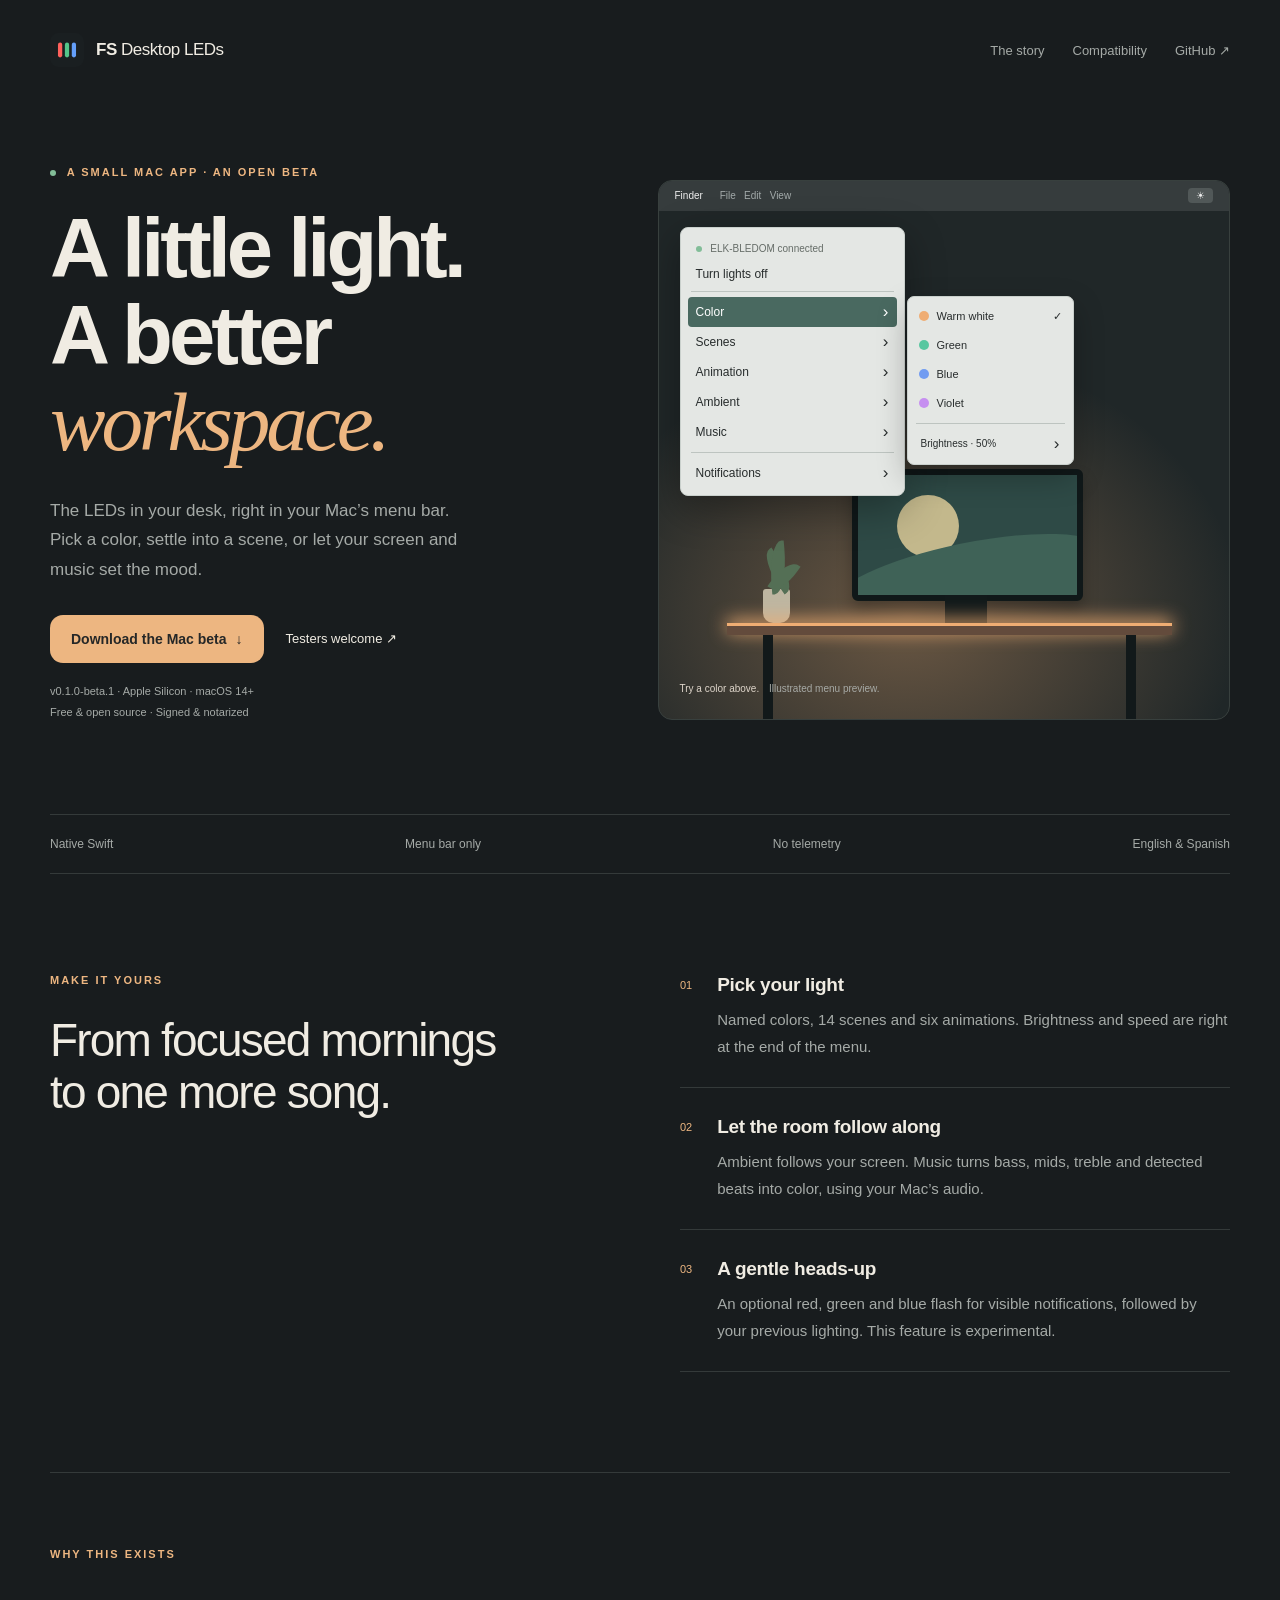
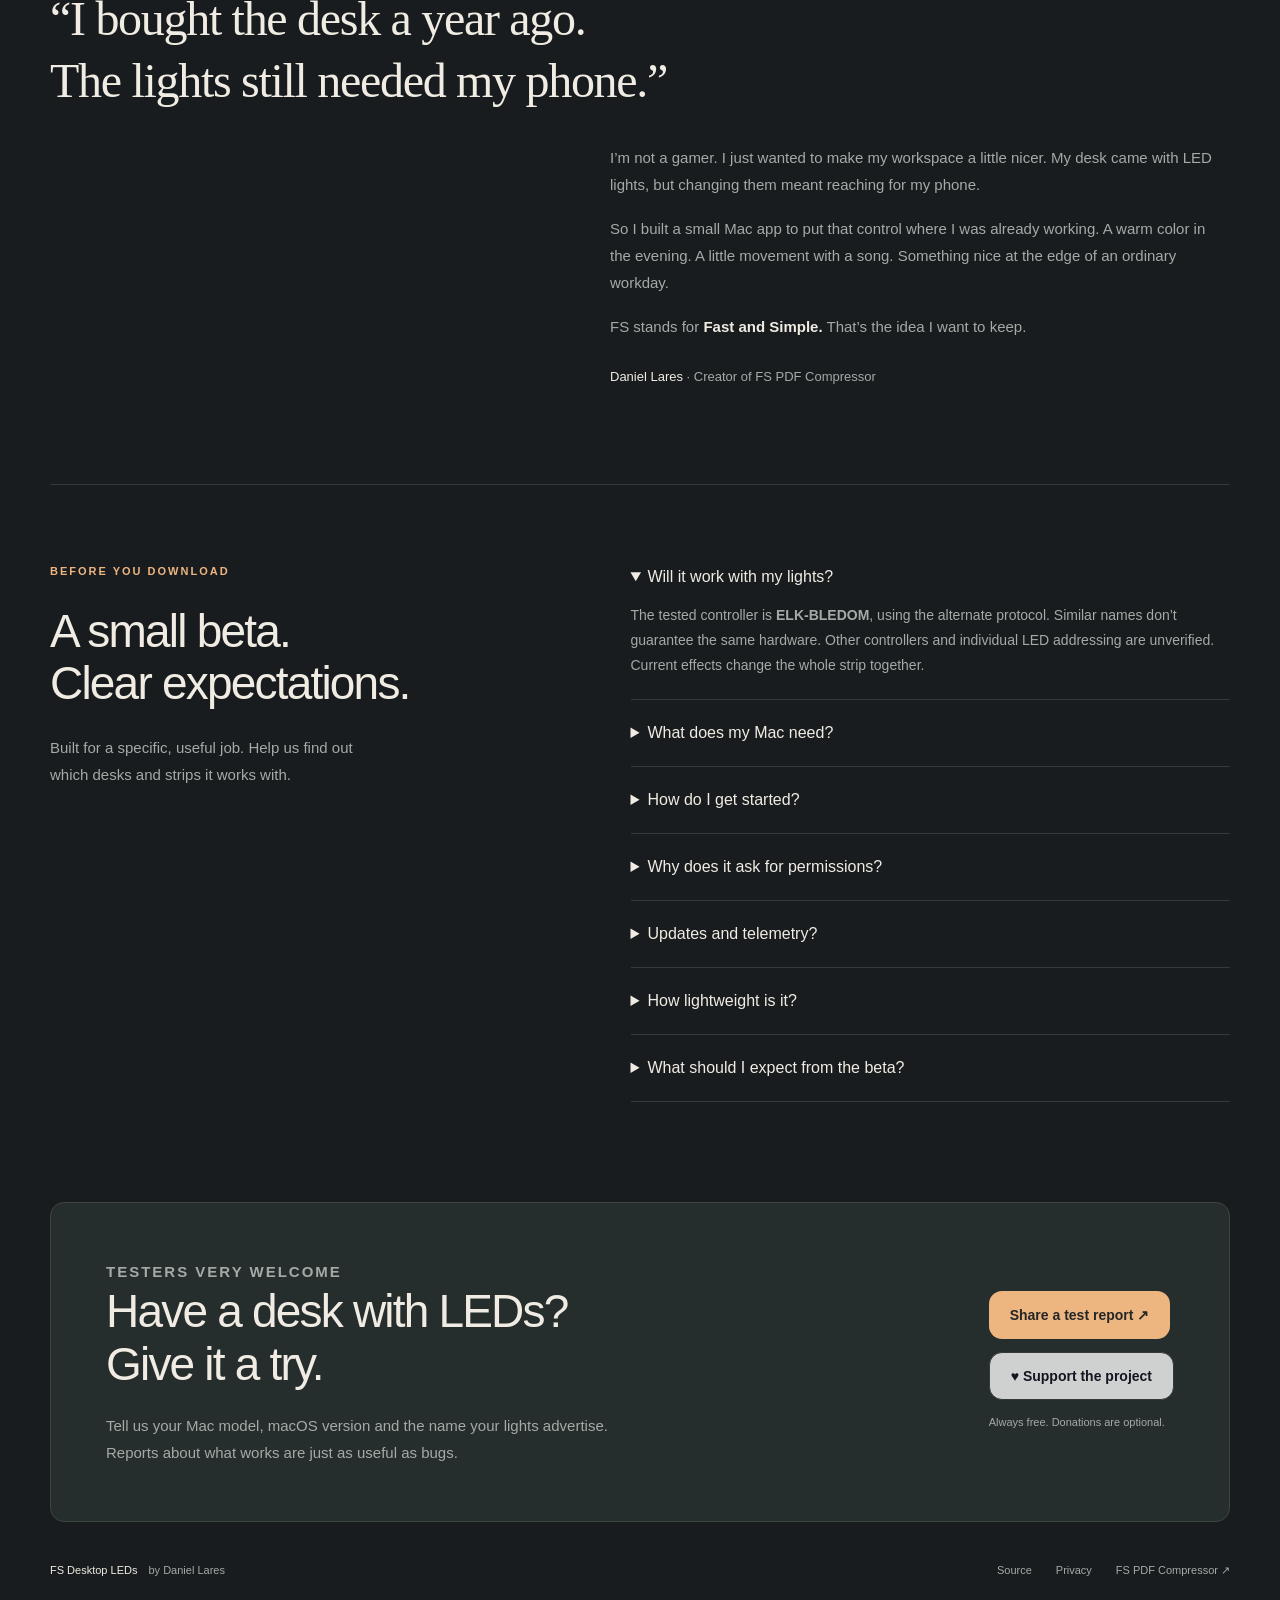
==== docs/index.html @ 93a7577d "Prepare native menu bar beta with lighting modes, signed updates and website" ====
<!doctype html>
<html lang="en">
  <head>
    <meta charset="utf-8" />
    <meta name="viewport" content="width=device-width, initial-scale=1" />
    <title>FS Desktop LEDs — A little light for your workspace</title>
    <meta
      name="description"
      content="Control ELK-BLEDOM desk lights from your Mac’s menu bar. Colors, scenes, screen sync and music. Free, open source, and looking for beta testers."
    />
    <meta name="theme-color" content="#181c1e" />
    <link rel="canonical" href="https://gitlares.github.io/fs-desktop-leds/" />
    <meta
      property="og:title"
      content="FS Desktop LEDs — A little light for your workspace"
    />
    <meta
      property="og:description"
      content="Your desk lights, finally on your Mac. A small, free menu bar app. Beta testers welcome."
    />
    <meta property="og:type" content="website" />
    <meta
      property="og:url"
      content="https://gitlares.github.io/fs-desktop-leds/"
    />
    <meta
      property="og:image"
      content="https://gitlares.github.io/fs-desktop-leds/icon.png"
    />
    <link rel="icon" href="icon.svg" type="image/svg+xml" />
    <link rel="stylesheet" href="styles.css" />
    <script src="preview.js" defer></script>
    <script type="application/ld+json">
      {
        "@context": "https://schema.org",
        "@type": "SoftwareApplication",
        "name": "FS Desktop LEDs",
        "operatingSystem": "macOS 14 or later, Apple Silicon",
        "applicationCategory": "UtilitiesApplication",
        "softwareVersion": "0.1.0-beta.1",
        "url": "https://gitlares.github.io/fs-desktop-leds/",
        "downloadUrl": "https://github.com/gitlares/fs-desktop-leds/releases/tag/v0.1.0-beta.1",
        "license": "https://github.com/gitlares/fs-desktop-leds/blob/main/LICENSE",
        "author": {
          "@type": "Person",
          "name": "Daniel Lares",
          "url": "https://github.com/gitlares"
        },
        "offers": { "@type": "Offer", "price": "0", "priceCurrency": "USD" }
      }
    </script>
  </head>
  <body>
    <a class="skip" href="#main">Skip to content</a>
    <header class="site-header wrap">
      <a class="brand" href="./"
        ><img src="icon.svg" width="34" height="34" alt="" /><span
          >FS <span class="brand-light">Desktop LEDs</span></span
        ></a
      >
      <nav aria-label="Main navigation">
        <a href="#story">The story</a><a href="#compatibility">Compatibility</a
        ><a href="https://github.com/gitlares/fs-desktop-leds">GitHub ↗</a>
      </nav>
    </header>
    <main id="main">
      <section class="hero wrap">
        <div class="hero-copy">
          <p class="eyebrow">
            <span class="status-dot"></span> A small Mac app · An open beta
          </p>
          <h1>A little light.<br />A better<br /><em>workspace.</em></h1>
          <p class="lede">
            The LEDs in your desk, right in your Mac’s menu bar. Pick a color,
            settle into a scene, or let your screen and music set the mood.
          </p>
          <div class="hero-actions">
            <a
              class="button primary"
              href="https://github.com/gitlares/fs-desktop-leds/releases/download/v0.1.0-beta.1/FS-Desktop-LEDs-0.1.0-beta.1-arm64.dmg"
              >Download the Mac beta <span aria-hidden="true">↓</span></a
            ><a class="text-link" href="#testers">Testers welcome ↗</a>
          </div>
          <p class="release-meta">
            v0.1.0-beta.1 · Apple Silicon · macOS 14+<br />Free & open source ·
            Signed & notarized
          </p>
        </div>
        <div class="desk-preview" style="--light: #efad73">
          <div class="wall-glow" aria-hidden="true"></div>
          <div class="preview-menubar">
            <span
              >Finder
              <span class="menubar-muted"
                >File &nbsp; Edit &nbsp; View</span
              ></span
            ><span class="preview-lamp" aria-hidden="true">☀</span>
          </div>
          <div class="preview-menu" aria-label="Interactive color preview">
            <div class="menu-status">
              <span class="status-dot"></span> ELK-BLEDOM connected
            </div>
            <div class="menu-line">Turn lights off</div>
            <div class="menu-divider"></div>
            <div class="menu-line selected">Color <span>›</span></div>
            <div class="menu-line">Scenes <span>›</span></div>
            <div class="menu-line">Animation <span>›</span></div>
            <div class="menu-line">Ambient <span>›</span></div>
            <div class="menu-line">Music <span>›</span></div>
            <div class="menu-divider"></div>
            <div class="menu-line">Notifications <span>›</span></div>
            <div class="color-submenu">
              <button type="button" data-color="#efad73" aria-pressed="true">
                <i style="background: #efad73"></i> Warm white
                <span class="check">✓</span>
              </button>
              <button type="button" data-color="#58c7a0" aria-pressed="false">
                <i style="background: #58c7a0"></i> Green
                <span class="check">✓</span>
              </button>
              <button type="button" data-color="#719cf1" aria-pressed="false">
                <i style="background: #719cf1"></i> Blue
                <span class="check">✓</span>
              </button>
              <button type="button" data-color="#c68ff0" aria-pressed="false">
                <i style="background: #c68ff0"></i> Violet
                <span class="check">✓</span>
              </button>
              <div class="menu-divider"></div>
              <div class="menu-line small">Brightness · 50% <span>›</span></div>
            </div>
          </div>
          <div class="desk" aria-hidden="true">
            <div class="monitor">
              <div class="screen-sun"></div>
              <div class="screen-horizon"></div>
            </div>
            <div class="monitor-stand"></div>
            <div class="plant"><span></span></div>
            <div class="desk-edge"></div>
            <div class="desk-leg left"></div>
            <div class="desk-leg right"></div>
          </div>
          <p class="preview-caption">
            Try a color above. <span>Illustrated menu preview.</span>
          </p>
        </div>
      </section>
      <div class="feature-strip wrap">
        <span>Native Swift</span><span>Menu bar only</span
        ><span>No telemetry</span><span>English & Spanish</span>
      </div>
      <section class="modes wrap" aria-labelledby="modes-title">
        <div>
          <p class="eyebrow">Make it yours</p>
          <h2 id="modes-title">From focused mornings<br />to one more song.</h2>
        </div>
        <div class="mode-list">
          <article>
            <span class="mode-number">01</span>
            <div>
              <h3>Pick your light</h3>
              <p>
                Named colors, 14 scenes and six animations. Brightness and speed
                are right at the end of the menu.
              </p>
            </div>
          </article>
          <article>
            <span class="mode-number">02</span>
            <div>
              <h3>Let the room follow along</h3>
              <p>
                Ambient follows your screen. Music turns bass, mids, treble and
                detected beats into color, using your Mac’s audio.
              </p>
            </div>
          </article>
          <article>
            <span class="mode-number">03</span>
            <div>
              <h3>A gentle heads-up</h3>
              <p>
                An optional red, green and blue flash for visible notifications,
                followed by your previous lighting. This feature is
                experimental.
              </p>
            </div>
          </article>
        </div>
      </section>
      <section id="story" class="story wrap">
        <p class="eyebrow">Why this exists</p>
        <h2>
          “I bought the desk a year ago.<br />The lights still needed my phone.”
        </h2>
        <div class="story-copy">
          <p>
            I’m not a gamer. I just wanted to make my workspace a little nicer.
            My desk came with LED lights, but changing them meant reaching for
            my phone.
          </p>
          <p>
            So I built a small Mac app to put that control where I was already
            working. A warm color in the evening. A little movement with a song.
            Something nice at the edge of an ordinary workday.
          </p>
          <p>
            FS stands for <strong>Fast and Simple.</strong> That’s the idea I
            want to keep.
          </p>
          <p class="signature">
            Daniel Lares <span>· Creator of FS PDF Compressor</span>
          </p>
        </div>
      </section>
      <section id="compatibility" class="details wrap">
        <div>
          <p class="eyebrow">Before you download</p>
          <h2>A small beta.<br />Clear expectations.</h2>
          <p class="aside-copy">
            Built for a specific, useful job. Help us find out which desks and
            strips it works with.
          </p>
        </div>
        <div class="faq">
          <details open>
            <summary>Will it work with my lights?</summary>
            <p>
              The tested controller is <strong>ELK-BLEDOM</strong>, using the
              alternate protocol. Similar names don’t guarantee the same
              hardware. Other controllers and individual LED addressing are
              unverified. Current effects change the whole strip together.
            </p>
          </details>
          <details>
            <summary>What does my Mac need?</summary>
            <p>
              An Apple Silicon Mac running macOS 14 or later, with Bluetooth.
              This first download is for Apple Silicon only. Close the phone’s
              lighting app if it is holding the Bluetooth connection.
            </p>
          </details>
          <details>
            <summary>How do I get started?</summary>
            <p>
              Open the downloaded disk image, drag Desktop LEDs into
              Applications, then open it. Click the lightbulb in the menu bar
              and choose <strong>Settings → Lights → Search for lights</strong>.
              Connect your strip and choose a color.
            </p>
          </details>
          <details>
            <summary>Why does it ask for permissions?</summary>
            <p>
              Bluetooth controls the strip. Ambient and Mac audio need screen
              and system-audio capture permission. Microphone access is only
              needed if you choose that source. Notification flashes need
              Accessibility. Capture samples are processed locally and
              discarded.
            </p>
          </details>
          <details>
            <summary>Updates and telemetry?</summary>
            <p>
              There is no telemetry or analytics. Choose
              <strong>Check for Updates…</strong> to check for a signed update
              with Sparkle. Automatic checks and downloads are off, and
              system-profile reporting is disabled. Update requests go to
              GitHub; your lighting, screen and audio data stay on your Mac.
            </p>
          </details>
          <details>
            <summary>How lightweight is it?</summary>
            <p>
              The app is native Swift, with no bundled browser or language
              runtime. Solid colors stop the animation timer when they settle.
              Media capture runs only in the modes that need it, with small
              screen samples and bounded processing.
            </p>
            <p>
              Memory varies by mode and macOS version. See the
              <a
                href="https://github.com/gitlares/fs-desktop-leds/blob/main/docs/PERFORMANCE.md"
                >measured footprint and test conditions</a
              >.
            </p>
          </details>
          <details>
            <summary>What should I expect from the beta?</summary>
            <p>
              Audio response needs more real-world testing. Notification
              detection depends on macOS’s visible banners and can miss alerts;
              it does not see notices hidden by Focus. A normal quit requests
              lights off. Force quit cannot do that.
            </p>
            <p>
              <a
                href="https://github.com/gitlares/fs-desktop-leds/releases/tag/v0.1.0-beta.1"
                >Read the beta release notes ↗</a
              >
            </p>
          </details>
        </div>
      </section>
      <section id="testers" class="testers wrap">
        <div>
          <p class="eyebrow">Testers very welcome</p>
          <h2>Have a desk with LEDs?<br />Give it a try.</h2>
          <p>
            Tell us your Mac model, macOS version and the name your lights
            advertise. Reports about what works are just as useful as bugs.
          </p>
        </div>
        <div class="tester-actions">
          <a
            class="button primary"
            href="https://github.com/gitlares/fs-desktop-leds/issues/new/choose"
            >Share a test report ↗</a
          ><a
            class="button secondary"
            href="https://www.paypal.com/donate/?hosted_button_id=7RDCBR3QXXEMJ"
            >♥ Support the project</a
          >
          <p>Always free. Donations are optional.</p>
        </div>
      </section>
    </main>
    <footer class="wrap">
      <span
        >FS Desktop LEDs <span class="footer-muted">by Daniel Lares</span></span
      >
      <div>
        <a href="https://github.com/gitlares/fs-desktop-leds">Source</a
        ><a
          href="https://github.com/gitlares/fs-desktop-leds/blob/main/PRIVACY.md"
          >Privacy</a
        ><a href="https://gitlares.github.io/fs-pdf-compressor/"
          >FS PDF Compressor ↗</a
        >
      </div>
    </footer>
  </body>
</html>
---- docs/styles.css ----
:root {
  color-scheme: dark;
  --ink: #f0ece3;
  --muted: #a5aaa7;
  --line: #343a3a;
  --paper: #181c1e;
  --accent: #edb681;
}
* {
  box-sizing: border-box;
}
html {
  scroll-behavior: smooth;
  scroll-padding-top: 32px;
}
body {
  margin: 0;
  background: var(--paper);
  color: var(--ink);
  font-family: -apple-system, BlinkMacSystemFont, "Segoe UI", sans-serif;
  -webkit-font-smoothing: antialiased;
}
a {
  color: inherit;
  text-decoration: none;
}
button {
  font: inherit;
}
a:focus-visible,
button:focus-visible,
summary:focus-visible {
  outline: 2px solid var(--accent);
  outline-offset: 5px;
}
.wrap {
  width: min(1180px, calc(100% - 64px));
  margin-inline: auto;
}
.skip {
  position: absolute;
  left: 24px;
  top: -80px;
  padding: 12px;
  background: var(--ink);
  color: var(--paper);
  z-index: 5;
}
.skip:focus {
  top: 16px;
}
.site-header {
  height: 100px;
  display: flex;
  align-items: center;
  justify-content: space-between;
}
.brand {
  display: flex;
  align-items: center;
  gap: 12px;
  font-weight: 750;
  font-size: 17px;
  letter-spacing: -0.5px;
}
.brand-light {
  font-weight: 450;
}
.site-header nav {
  display: flex;
  gap: 28px;
  font-size: 13px;
  color: var(--muted);
}
nav a:hover,
.text-link:hover,
footer a:hover {
  color: var(--accent);
}
.hero {
  display: grid;
  grid-template-columns: 1fr 1fr;
  align-items: center;
  gap: 35px;
  padding: 66px 0 80px;
}
.eyebrow {
  font-size: 11px;
  text-transform: uppercase;
  letter-spacing: 2px;
  font-weight: 650;
  color: var(--accent);
  margin: 0 0 28px;
}
.status-dot {
  display: inline-block;
  width: 6px;
  height: 6px;
  border-radius: 50%;
  background: #82bd98;
  margin-right: 6px;
}
h1 {
  font-size: clamp(54px, 6.5vw, 87px);
  line-height: 1.04;
  letter-spacing: -4px;
  font-weight: 550;
  margin: 0;
}
h1 em {
  font-family: Georgia, serif;
  font-weight: 400;
  color: var(--accent);
}
.lede {
  font-size: 17px;
  line-height: 1.75;
  color: var(--muted);
  max-width: 425px;
  margin: 30px 0;
}
.hero-actions {
  display: flex;
  gap: 22px;
  align-items: center;
  flex-wrap: wrap;
}
.button {
  min-height: 48px;
  padding: 0 21px;
  border-radius: 13px;
  display: inline-flex;
  align-items: center;
  justify-content: center;
  gap: 9px;
  font-size: 14px;
  font-weight: 700;
  transition:
    transform 0.18s ease,
    box-shadow 0.18s ease,
    background 0.18s ease;
}
.button:hover {
  transform: translateY(-2px);
}
.button.primary {
  background: var(--accent);
  color: #252727;
}
.button.primary:hover {
  background: #ffd2a8;
}
.button.secondary {
  background: rgba(255, 255, 255, 0.78);
  border: 1px solid var(--line);
  color: #151521;
}
.text-link {
  font-size: 13px;
}
.release-meta {
  font-size: 11px;
  line-height: 1.9;
  color: var(--muted);
  margin-top: 18px;
}
.desk-preview {
  height: 540px;
  position: relative;
  isolation: isolate;
  border: 1px solid #38403e;
  border-radius: 14px;
  background: #202728;
  overflow: hidden;
}
.wall-glow {
  position: absolute;
  inset: 20% -15% -25%;
  background: radial-gradient(
    ellipse at 45% 58%,
    var(--light),
    transparent 58%
  );
  opacity: 0.36;
  transition: background 0.4s;
}
.preview-menubar {
  height: 30px;
  display: flex;
  align-items: center;
  justify-content: space-between;
  padding: 0 16px;
  font-size: 10px;
  background: #363c3d;
  color: #eee;
}
.menubar-muted {
  color: #a3aaaa;
  margin-left: 14px;
}
.preview-lamp {
  padding: 2px 8px;
  background: #515858;
  border-radius: 4px;
}
.preview-menu {
  position: absolute;
  z-index: 2;
  left: 21px;
  top: 46px;
  width: 225px;
  padding: 7px;
  background: #e4e7e4;
  color: #282d2d;
  border: 1px solid #c9d0cc;
  border-radius: 8px;
  box-shadow: 0 12px 40px #0005;
  font-size: 12px;
}
.menu-status {
  padding: 8px;
  color: #666d68;
  font-size: 10px;
}
.menu-line {
  padding: 5px 8px;
  display: flex;
  justify-content: space-between;
  align-items: center;
  gap: 8px;
}
.menu-line.selected {
  background: #496960;
  color: white;
  border-radius: 4px;
}
.menu-line span {
  font-size: 17px;
}
.menu-divider {
  height: 1px;
  background: #bdc4c0;
  margin: 5px 3px;
}
.color-submenu {
  position: absolute;
  top: 68px;
  left: calc(100% + 3px);
  width: 167px;
  padding: 5px;
  background: #e4e7e4;
  color: #282d2d;
  border: 1px solid #c9d0cc;
  border-radius: 7px;
  box-shadow: 0 12px 30px #0004;
}
.color-submenu button {
  border: 0;
  background: none;
  color: inherit;
  width: 100%;
  display: flex;
  align-items: center;
  gap: 8px;
  font-size: 11px;
  cursor: pointer;
  padding: 8px 6px;
  border-radius: 4px;
  text-align: left;
}
.color-submenu button:hover {
  background: #c9d4cd;
}
.color-submenu i {
  width: 10px;
  height: 10px;
  border-radius: 50%;
}
.check {
  margin-left: auto;
  visibility: hidden;
}
.color-submenu button[aria-pressed="true"] .check {
  visibility: visible;
}
.menu-line.small {
  font-size: 10px;
}
.desk {
  position: absolute;
  left: 12%;
  right: 10%;
  bottom: 84px;
  height: 165px;
}
.monitor {
  position: absolute;
  left: 28%;
  bottom: 34px;
  width: 52%;
  height: 132px;
  overflow: hidden;
  background: #2e4a46;
  border: 6px solid #101819;
  border-radius: 6px;
  box-shadow: 0 10px 15px #0004;
}
.screen-sun {
  position: absolute;
  width: 62px;
  height: 62px;
  border-radius: 50%;
  background: #c3b88c;
  left: 18%;
  top: 20px;
}
.screen-horizon {
  position: absolute;
  inset: 57% -15% -20%;
  border-radius: 45% 55% 0 0;
  background: #3f6257;
  transform: rotate(-13deg);
}
.monitor-stand {
  position: absolute;
  width: 42px;
  height: 40px;
  bottom: 0;
  left: 49%;
  background: #11191a;
}
.monitor-stand:after {
  content: "";
  position: absolute;
  width: 83px;
  height: 6px;
  bottom: 0;
  left: -20px;
  border-radius: 4px;
  background: #11191a;
}
.desk-edge {
  position: absolute;
  bottom: 0;
  width: 100%;
  height: 12px;
  background: #634b3c;
  border-top: 3px solid var(--light);
  box-shadow: 0 -3px 18px var(--light);
  transition:
    border-color 0.3s,
    box-shadow 0.3s;
}
.desk-leg {
  position: absolute;
  top: 100%;
  height: 95px;
  width: 10px;
  background: #12191a;
}
.desk-leg.left {
  left: 8%;
}
.desk-leg.right {
  right: 8%;
}
.plant {
  position: absolute;
  bottom: 12px;
  left: 8%;
  width: 27px;
  height: 34px;
  background: #beb6a1;
  border-radius: 3px 3px 10px 10px;
}
.plant:before,
.plant:after,
.plant span {
  content: "";
  position: absolute;
  width: 16px;
  height: 46px;
  background: #546f55;
  border-radius: 85% 0;
  bottom: 29px;
  left: 7px;
  transform: rotate(-35deg);
}
.plant:after {
  transform: rotate(35deg);
  left: 13px;
  height: 35px;
}
.plant span {
  transform: rotate(-5deg);
  height: 53px;
}
.preview-caption {
  position: absolute;
  bottom: 15px;
  left: 21px;
  font-size: 10px;
  color: #ddd4c9;
}
.preview-caption span {
  color: #a7aaa6;
  margin-left: 7px;
}
.feature-strip {
  border-top: 1px solid var(--line);
  border-bottom: 1px solid var(--line);
  display: flex;
  justify-content: space-between;
  padding: 22px 0;
  color: var(--muted);
  font-size: 12px;
}
h2 {
  font-size: clamp(30px, 3.7vw, 46px);
  font-weight: 500;
  line-height: 1.14;
  letter-spacing: -1.8px;
  margin: 0;
}
.modes {
  padding: 100px 0;
  display: grid;
  grid-template-columns: 1fr 1fr;
  gap: 80px;
}
.mode-list article {
  display: flex;
  gap: 25px;
  padding: 0 0 27px;
  margin-bottom: 28px;
  border-bottom: 1px solid var(--line);
}
.mode-list article:last-child {
  margin-bottom: 0;
}
.mode-number {
  font-size: 11px;
  color: var(--accent);
  padding-top: 5px;
}
h3 {
  font-size: 19px;
  font-weight: 550;
  letter-spacing: -0.3px;
  margin: 0 0 10px;
}
.mode-list p,
.story-copy p,
.aside-copy,
.faq p,
.testers p {
  font-size: 15px;
  line-height: 1.8;
  color: var(--muted);
  margin: 0;
}
.story {
  border-top: 1px solid var(--line);
  padding: 75px 0 95px;
}
.story h2 {
  font-family: Georgia, serif;
  font-weight: 400;
  line-height: 1.3;
  letter-spacing: -1.3px;
  font-size: clamp(30px, 4vw, 48px);
  max-width: 950px;
}
.story-copy {
  max-width: 620px;
  margin: 32px 0 0 auto;
  display: grid;
  gap: 17px;
}
.story-copy strong {
  font-weight: 550;
  color: var(--ink);
}
.story-copy .signature {
  font-size: 13px;
  color: var(--ink);
  margin-top: 8px;
}
.signature span {
  color: var(--muted);
}
.details {
  padding: 80px 0 100px;
  border-top: 1px solid var(--line);
  display: grid;
  grid-template-columns: 0.9fr 1.1fr;
  gap: 90px;
}
.aside-copy {
  margin-top: 24px;
  max-width: 310px;
}
.faq details {
  padding: 21px 0;
  border-bottom: 1px solid var(--line);
}
.faq details:first-child {
  padding-top: 0;
}
.faq summary {
  cursor: pointer;
  font-size: 16px;
  line-height: 1.5;
}
.faq p {
  margin-top: 14px;
  font-size: 14px;
}
.faq a {
  text-decoration: underline;
  text-underline-offset: 3px;
}
.testers {
  background: #262d2d;
  border: 1px solid #3d4540;
  border-radius: 14px;
  padding: 55px;
  display: grid;
  grid-template-columns: 1.3fr 1fr;
  gap: 50px;
  align-items: center;
}
.testers p:not(.eyebrow) {
  margin-top: 22px;
  max-width: 510px;
}
.tester-actions {
  display: flex;
  flex-direction: column;
  gap: 13px;
  align-items: flex-start;
  justify-self: end;
}
.tester-actions p {
  font-size: 11px !important;
  margin-top: 0 !important;
}
footer {
  padding: 42px 0;
  display: flex;
  justify-content: space-between;
  gap: 24px;
  color: var(--muted);
  font-size: 11px;
}
footer > span {
  color: var(--ink);
}
.footer-muted {
  color: var(--muted);
  margin-left: 8px;
}
footer div {
  display: flex;
  gap: 24px;
}
@media (max-width: 1000px) {
  .hero {
    gap: 25px;
  }
  h1 {
    letter-spacing: -3px;
  }
  .preview-menu {
    width: 190px;
    left: 12px;
  }
  .color-submenu {
    width: 146px;
  }
  .menubar-muted {
    display: none;
  }
  .modes,
  .details {
    gap: 40px;
  }
  .testers {
    padding: 35px;
  }
  .desk-preview {
    height: 510px;
  }
}
@media (max-width: 760px) {
  .wrap {
    width: calc(100% - 40px);
  }
  .site-header {
    height: 78px;
  }
  .site-header nav a:not(:last-child) {
    display: none;
  }
  .brand {
    font-size: 14px;
    gap: 7px;
  }
  .hero {
    grid-template-columns: 1fr;
    padding-top: 40px;
    gap: 40px;
  }
  .hero-copy {
    max-width: 560px;
  }
  h1 {
    font-size: 64px;
    letter-spacing: -3px;
  }
  .lede {
    font-size: 16px;
  }
  .desk-preview {
    height: 500px;
    max-width: 540px;
    width: 100%;
    margin: auto;
  }
  .preview-menu {
    left: 20px;
    width: 205px;
  }
  .color-submenu {
    width: 155px;
  }
  .feature-strip {
    flex-wrap: wrap;
    gap: 20px;
    justify-content: flex-start;
  }
  .feature-strip span {
    width: calc(50% - 10px);
  }
  .modes,
  .details,
  .testers {
    grid-template-columns: 1fr;
    gap: 35px;
  }
  .modes,
  .details {
    padding: 65px 0;
  }
  .story {
    padding: 60px 0;
  }
  .story-copy {
    margin-top: 25px;
  }
  .testers {
    padding: 30px;
  }
  .tester-actions {
    justify-self: start;
  }
  footer {
    flex-direction: column;
    line-height: 1.8;
  }
  footer div {
    flex-wrap: wrap;
    gap: 16px;
  }
}
@media (max-width: 420px) {
  h1 {
    font-size: 54px;
  }
  .preview-menu {
    left: 8px;
    width: 174px;
  }
  .color-submenu {
    width: 137px;
  }
  .menu-line,
  .color-submenu button {
    font-size: 10px;
  }
  .desk-preview {
    height: 460px;
  }
  .preview-caption span {
    display: block;
    margin: 5px 0 0;
  }
  .desk {
    bottom: 80px;
  }
  .brand-light {
    font-size: 12px;
  }
}
@media (prefers-reduced-motion: reduce) {
  html {
    scroll-behavior: auto;
  }
  * {
    transition: none !important;
  }
  .button:hover {
    transform: none;
  }
}

@media (max-width: 380px) {
  .preview-menu {
    width: 142px;
    left: 5px;
  }
  .color-submenu {
    width: 122px;
  }
  .menu-status {
    font-size: 9px;
  }
}
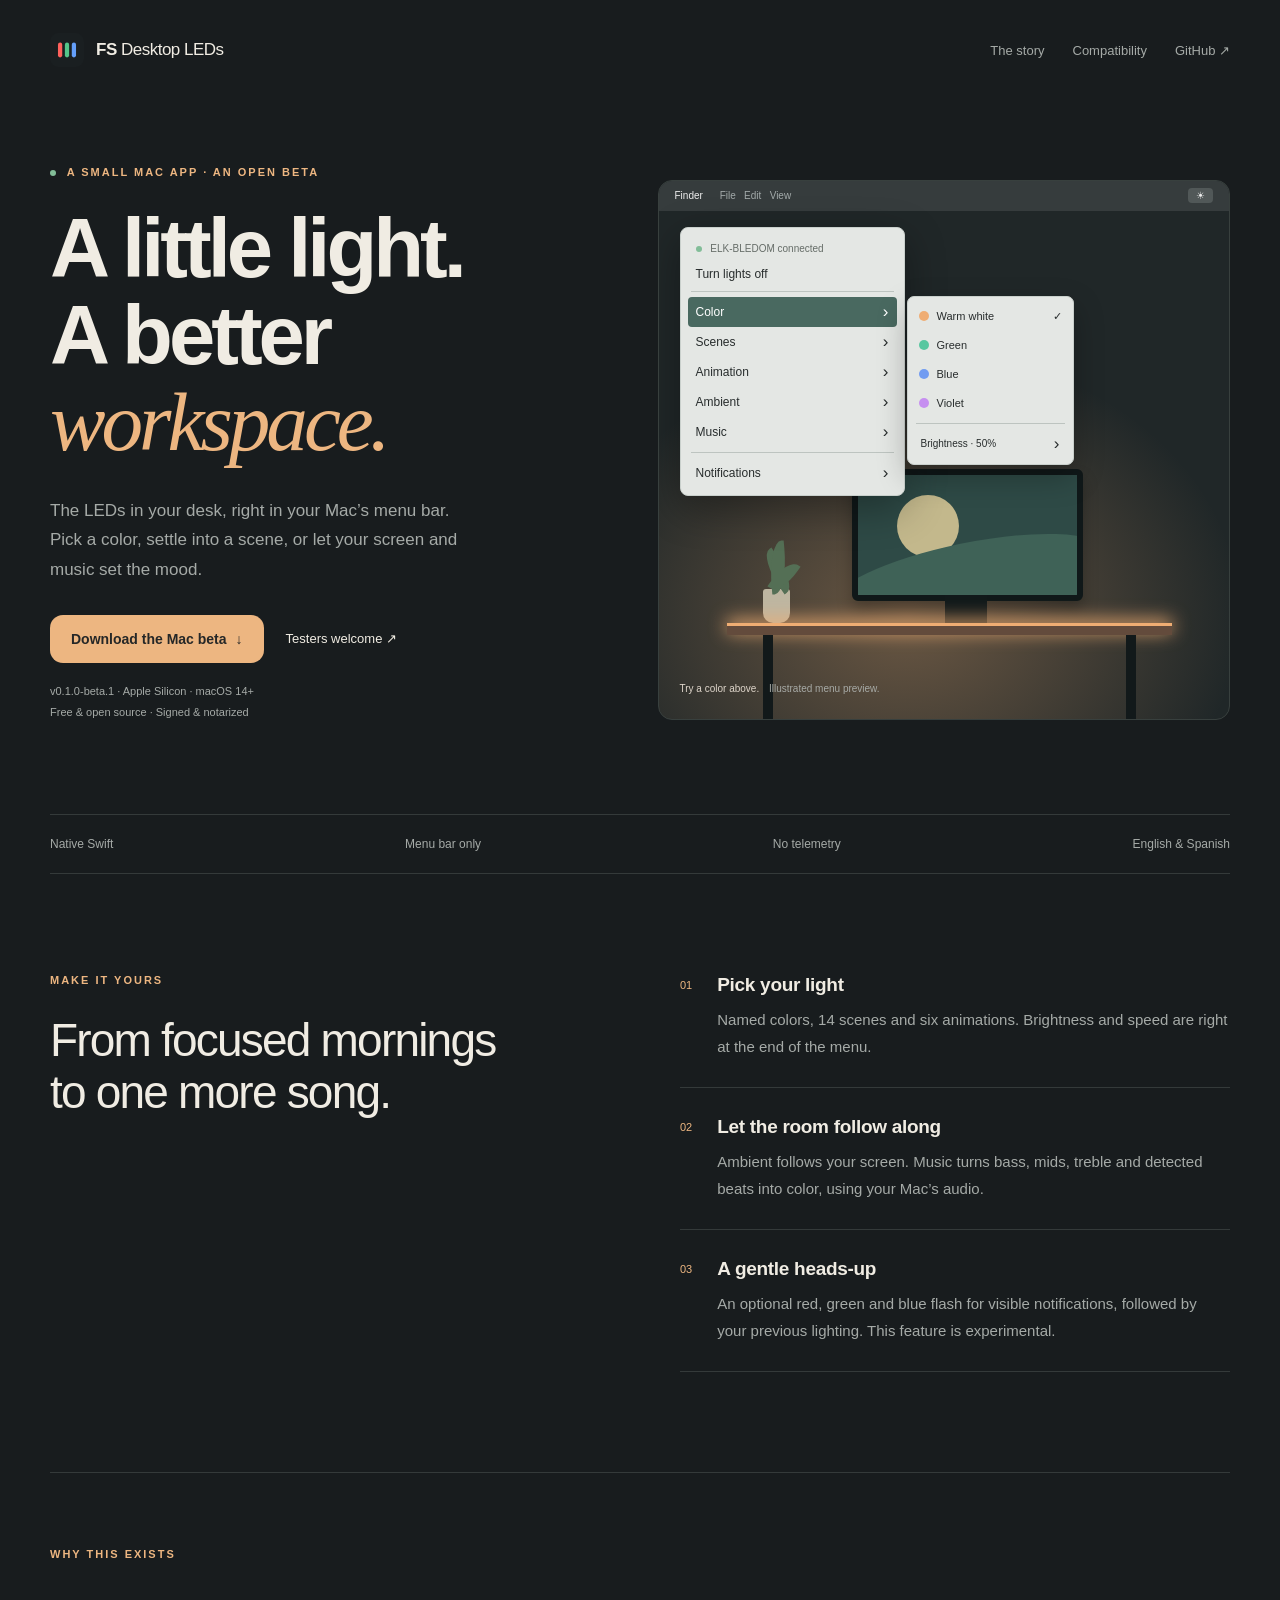
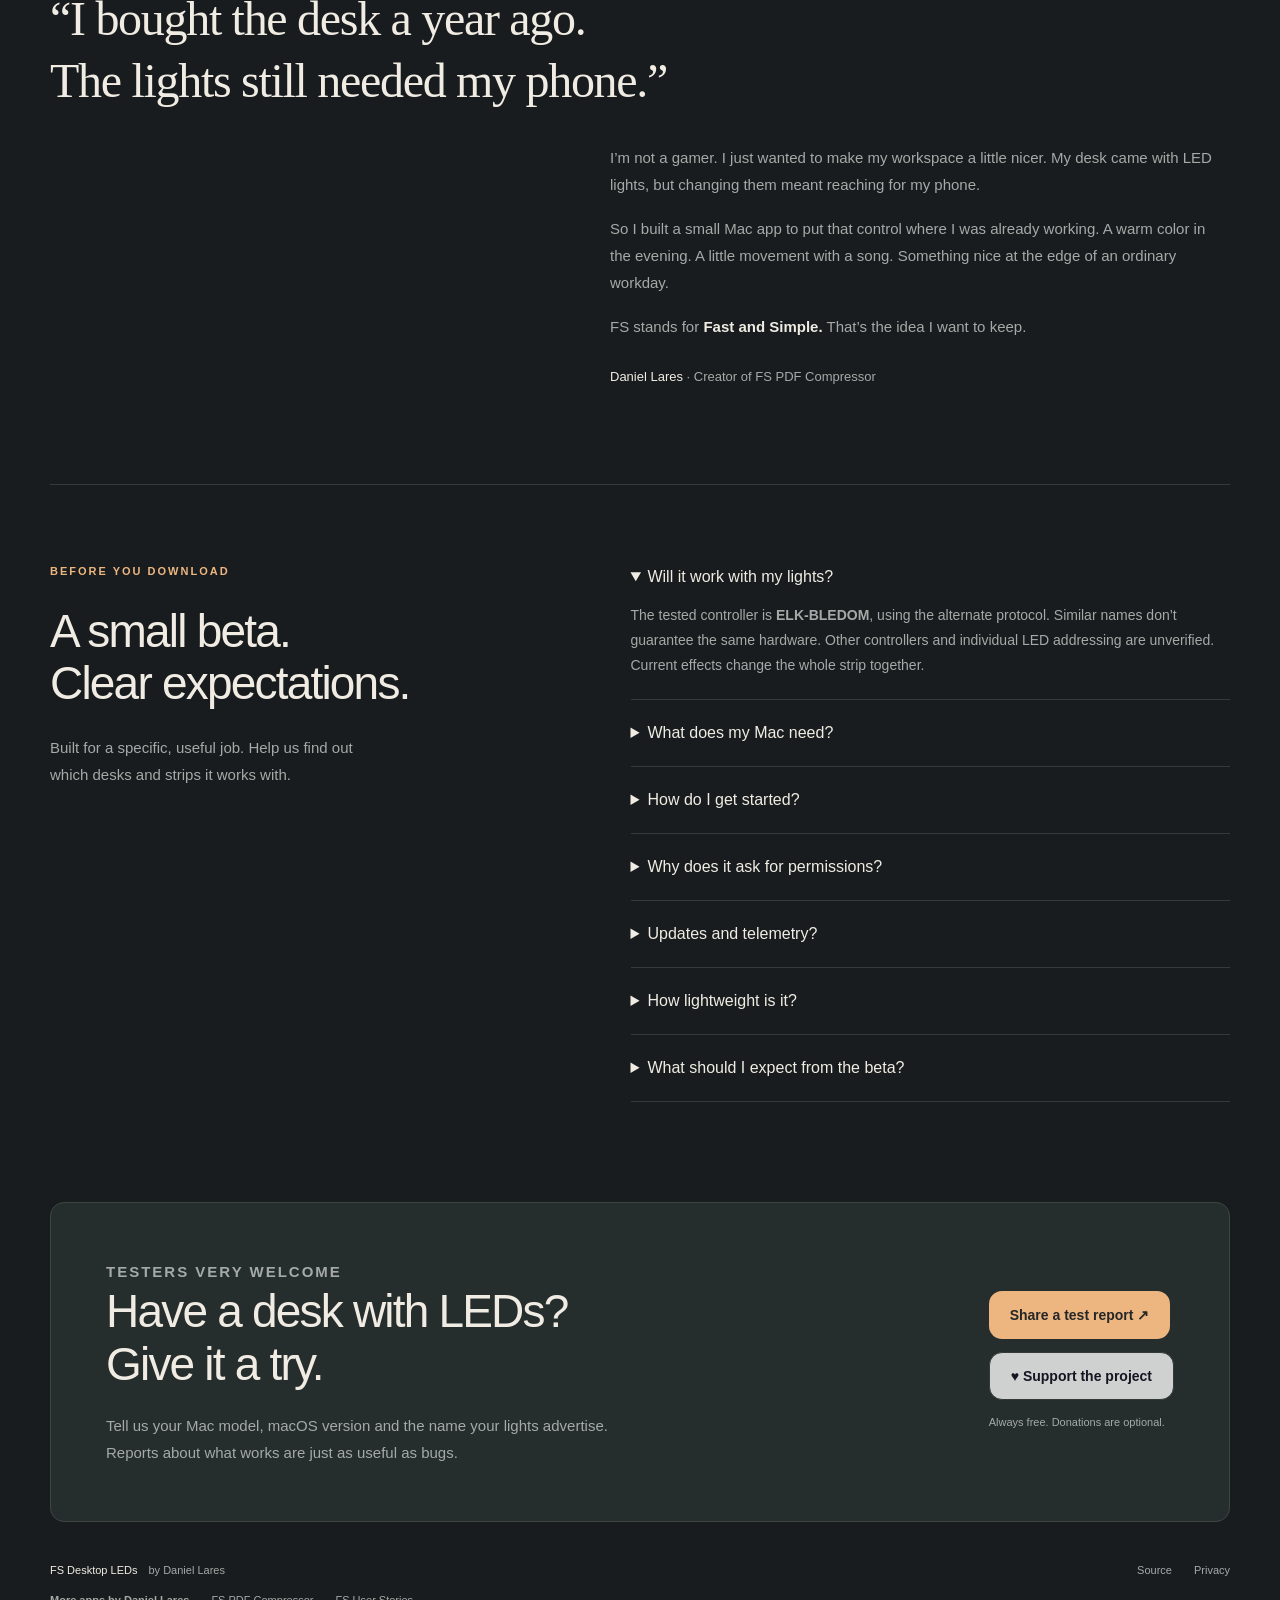
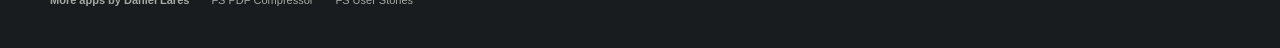
==== commit 7de0d1da: "Link related FS apps in the README and website footer" ====
--- a/docs/index.html
+++ b/docs/index.html
@@ -335,10 +335,13 @@
         ><a
           href="https://github.com/gitlares/fs-desktop-leds/blob/main/PRIVACY.md"
           >Privacy</a
-        ><a href="https://gitlares.github.io/fs-pdf-compressor/"
-          >FS PDF Compressor ↗</a
         >
       </div>
+      <nav class="related-projects" aria-label="More apps by Daniel Lares">
+        <span>More apps by Daniel Lares</span>
+        <a href="https://gitlares.github.io/fs-pdf-compressor/">FS PDF Compressor</a>
+        <a href="https://gitlares.github.io/fs-user-stories/">FS User Stories</a>
+      </nav>
     </footer>
   </body>
 </html>
--- a/docs/styles.css
+++ b/docs/styles.css
@@ -726,3 +726,28 @@
     font-size: 9px;
   }
 }
+
+/* Shared project links wrap independently from the utility links. */
+footer {
+  flex-wrap: wrap;
+  gap: 18px 24px;
+}
+footer > div {
+  flex-wrap: wrap;
+  max-width: 100%;
+  gap: 12px 22px;
+}
+footer .related-projects {
+  flex-basis: 100%;
+  display: flex;
+  flex-wrap: wrap;
+  align-items: center;
+  gap: 12px 22px;
+}
+footer .related-projects span {
+  font-weight: 600;
+}
+footer .related-projects a:hover {
+  text-decoration: underline;
+  text-underline-offset: 3px;
+}
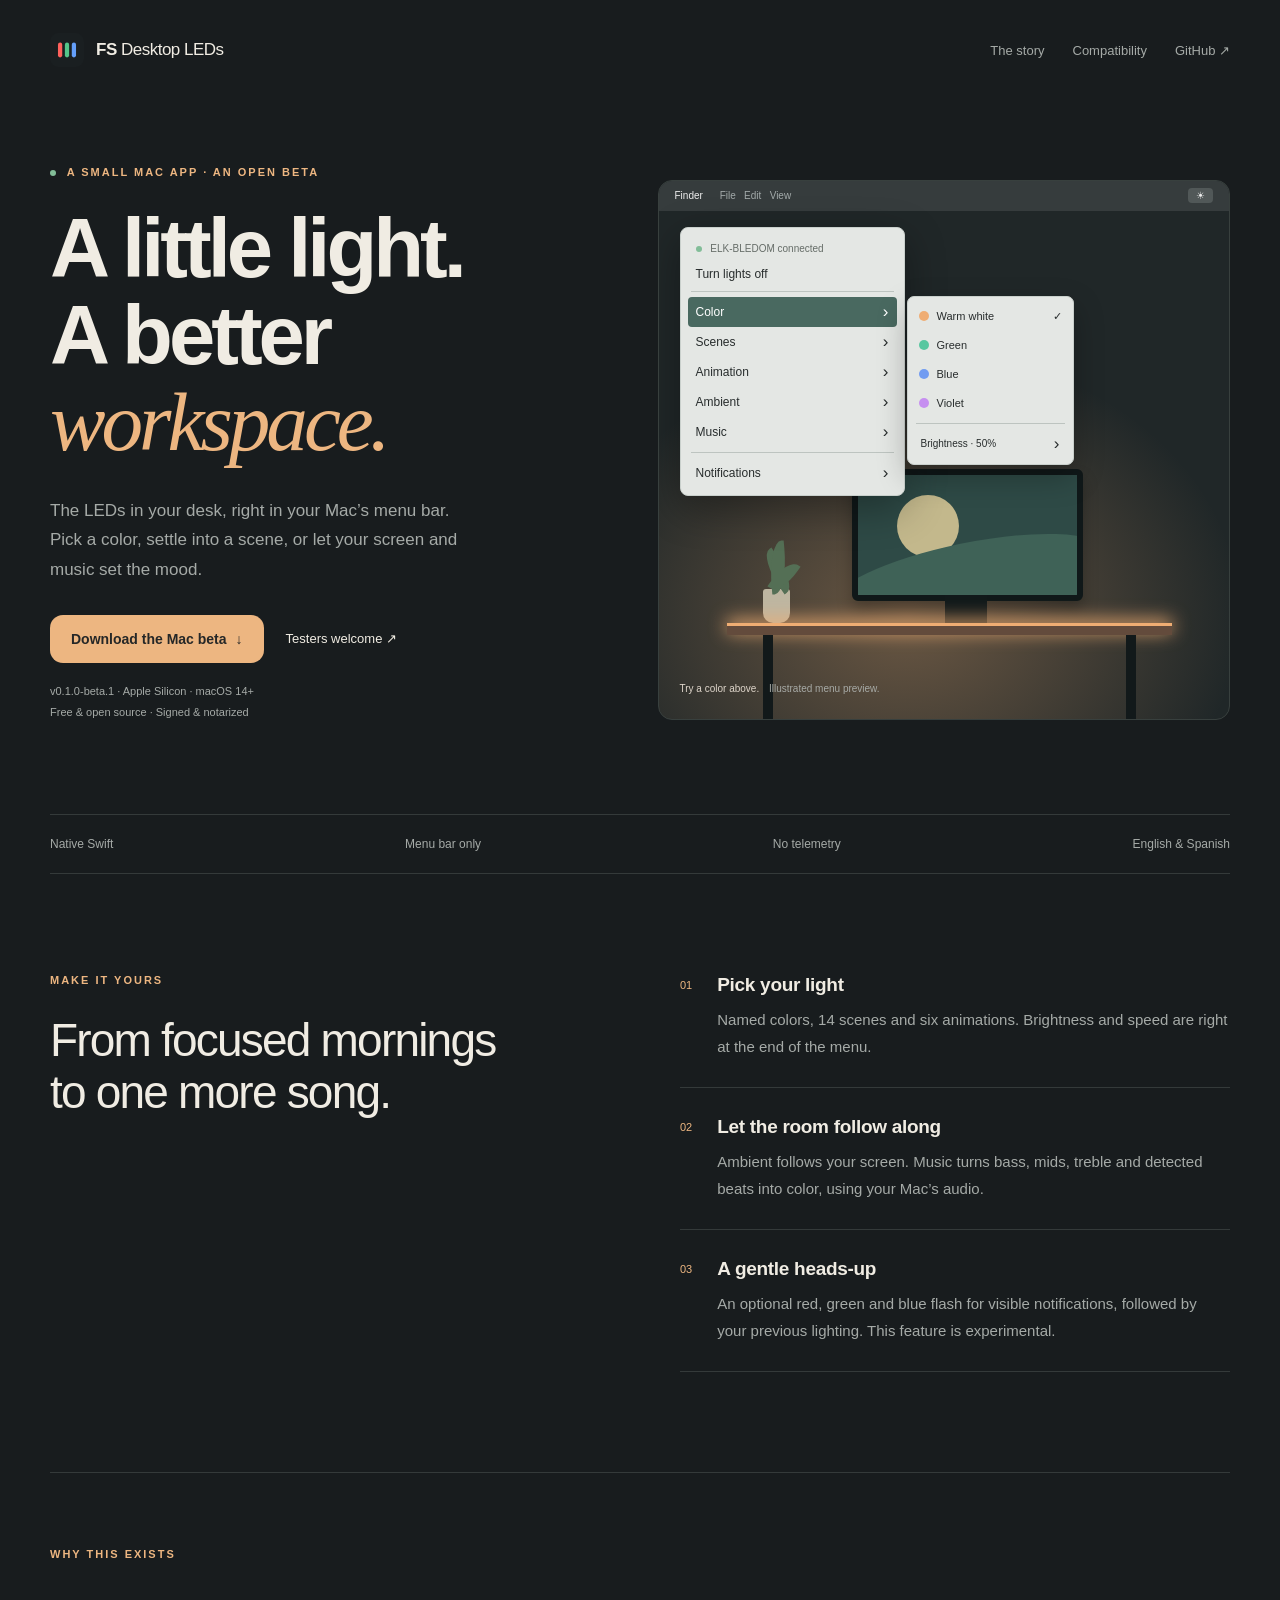
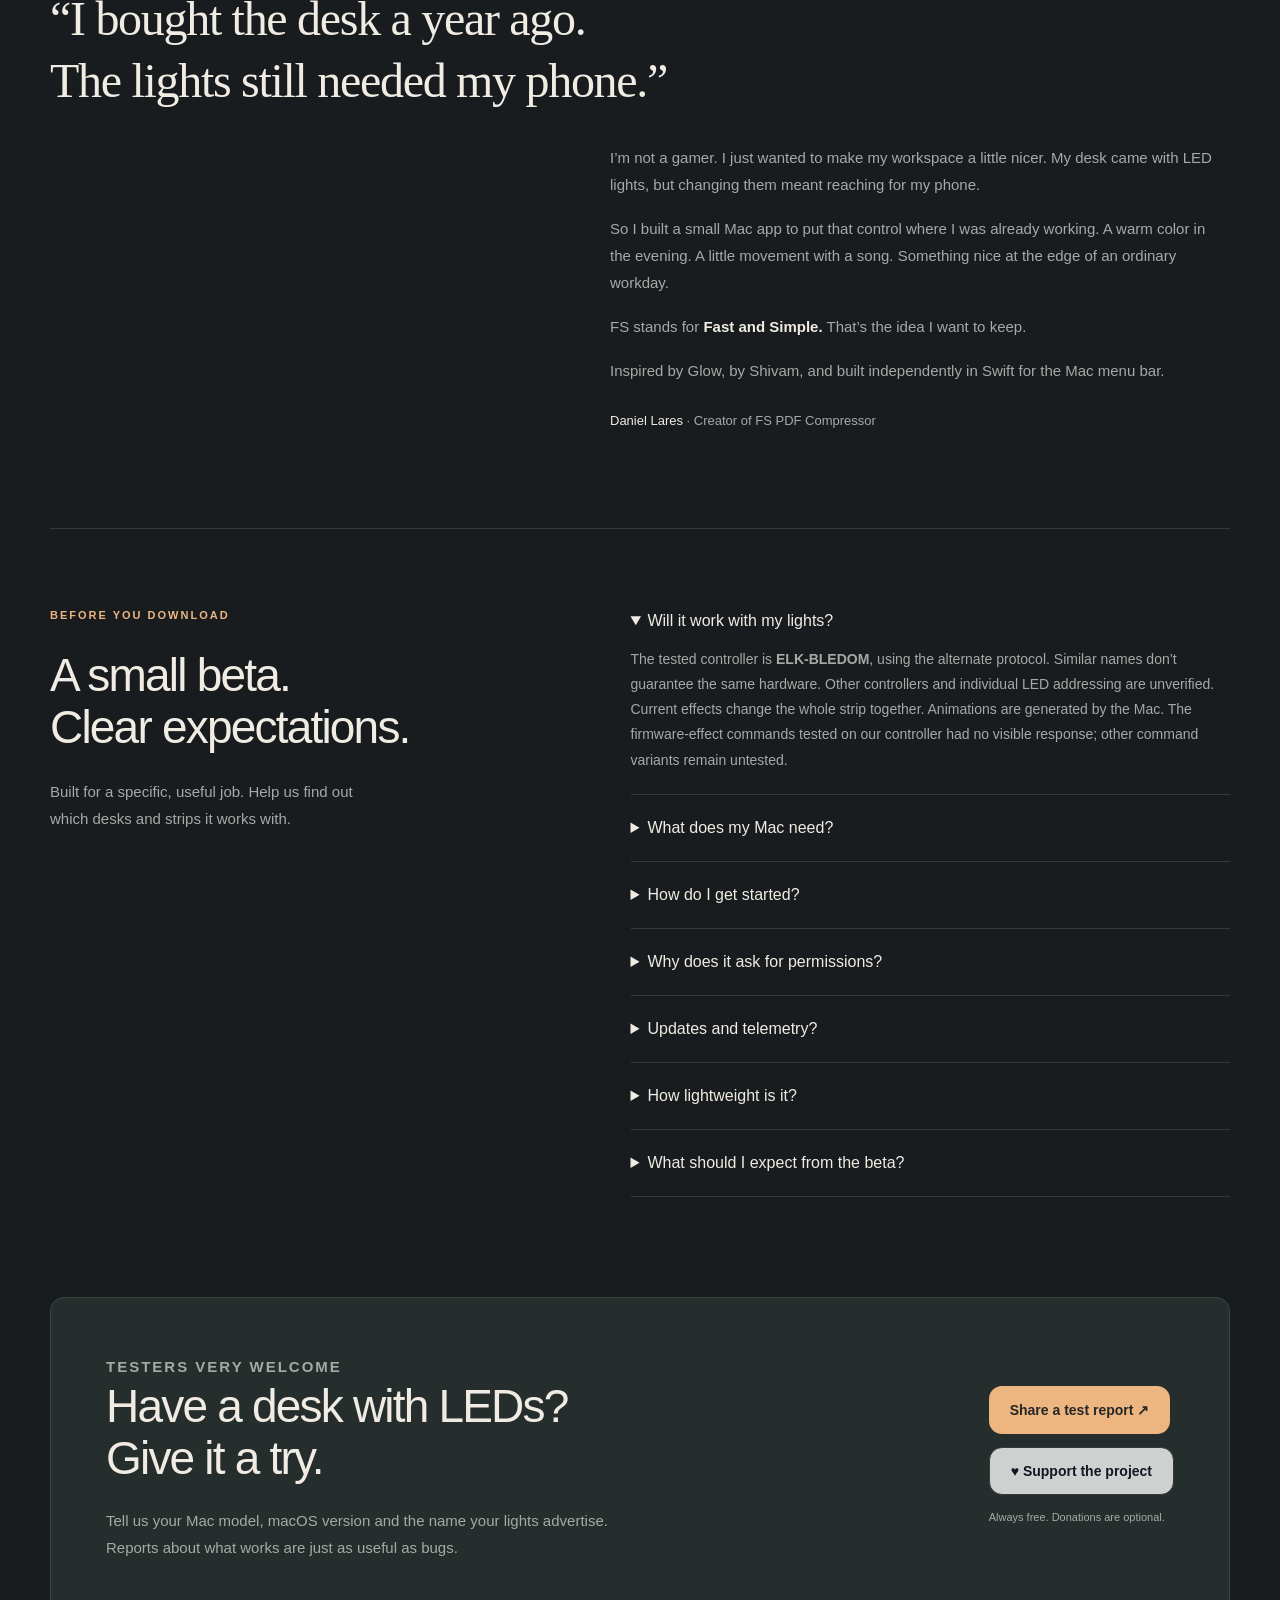
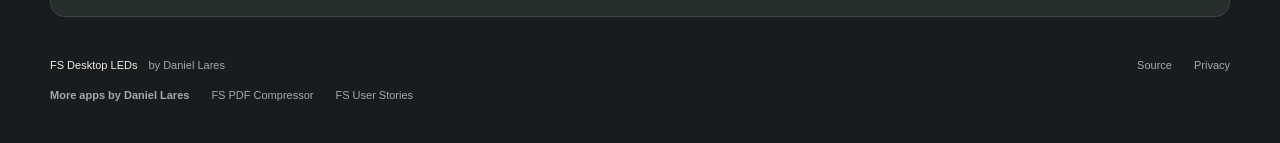
==== commit 62002542: "Credit Glow and clarify firmware effect compatibility" ====
--- a/docs/index.html
+++ b/docs/index.html
@@ -209,6 +209,10 @@
             FS stands for <strong>Fast and Simple.</strong> That’s the idea I
             want to keep.
           </p>
+          <p>
+            Inspired by <a href="https://github.com/kshivam654/glow">Glow</a>,
+            by Shivam, and built independently in Swift for the Mac menu bar.
+          </p>
           <p class="signature">
             Daniel Lares <span>· Creator of FS PDF Compressor</span>
           </p>
@@ -231,6 +235,9 @@
               alternate protocol. Similar names don’t guarantee the same
               hardware. Other controllers and individual LED addressing are
               unverified. Current effects change the whole strip together.
+              Animations are generated by the Mac. The firmware-effect commands
+              tested on our controller had no visible response; other command
+              variants remain untested.
             </p>
           </details>
           <details>
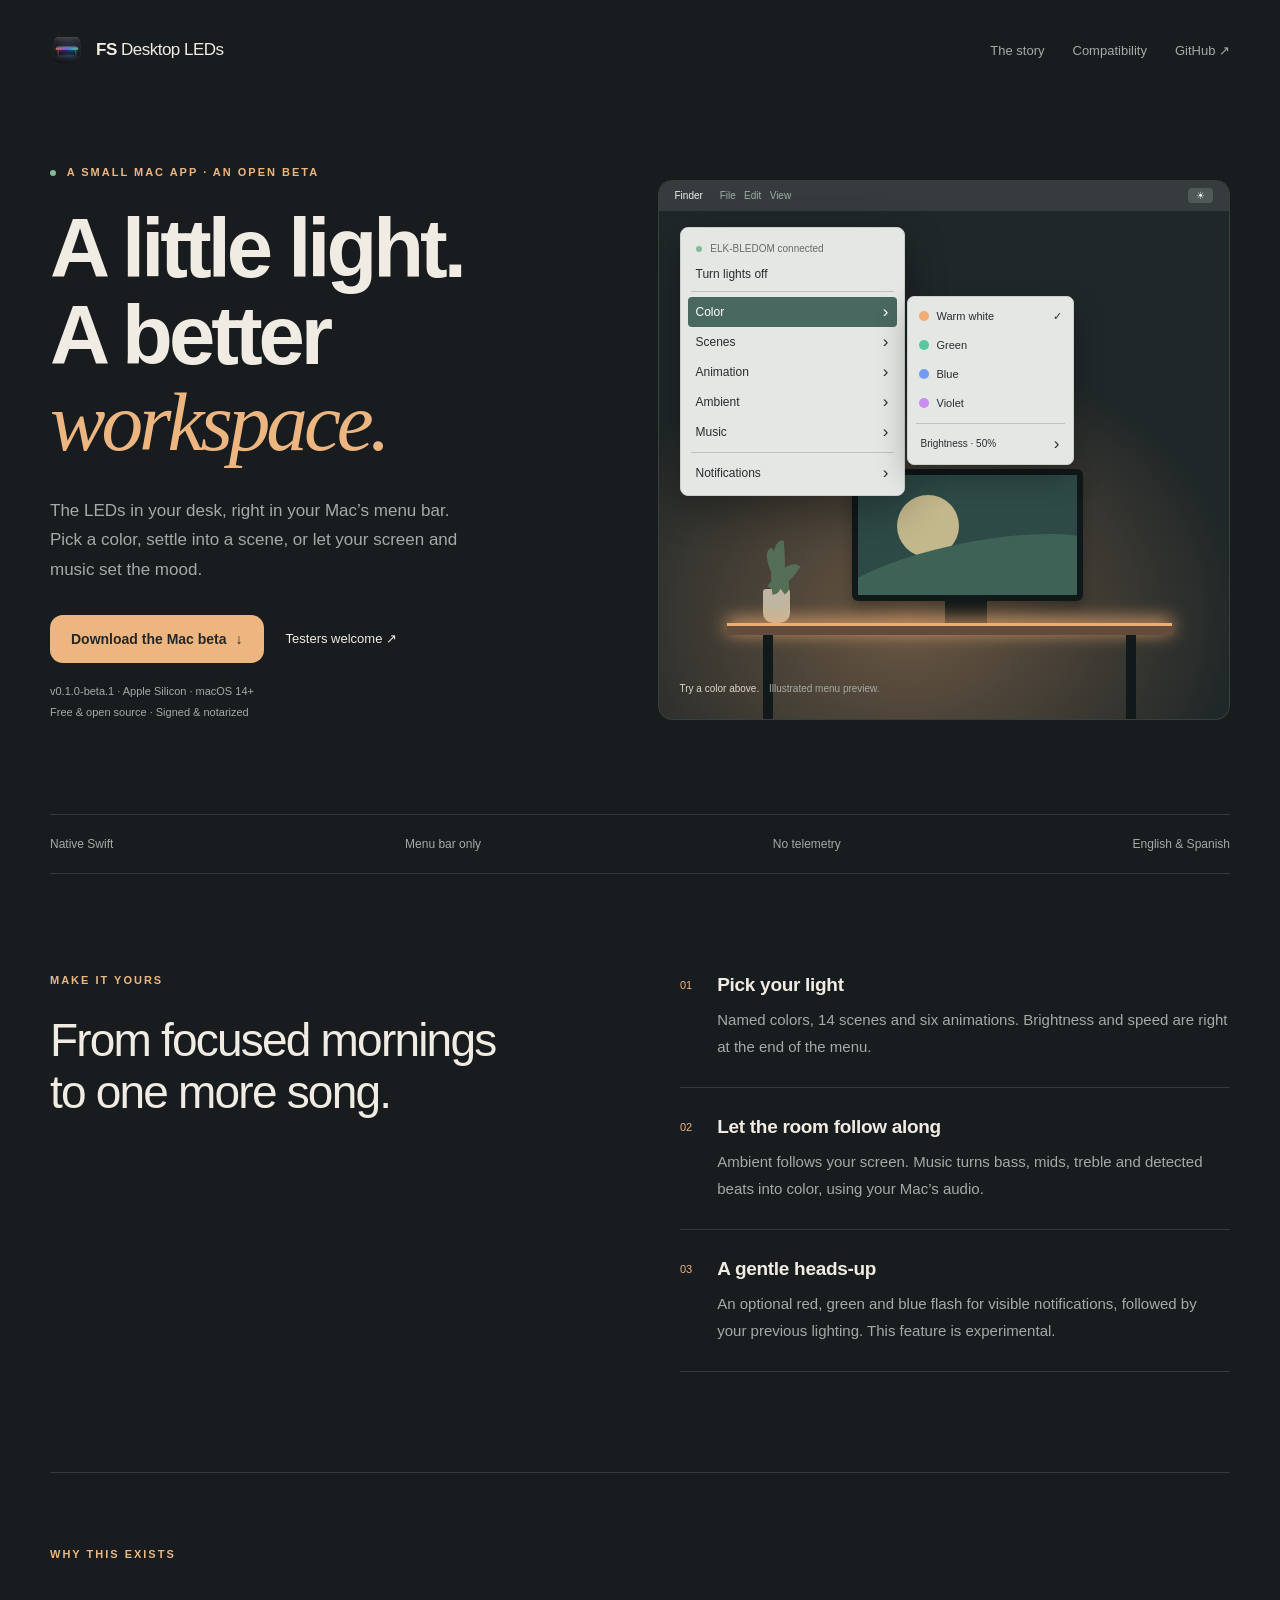
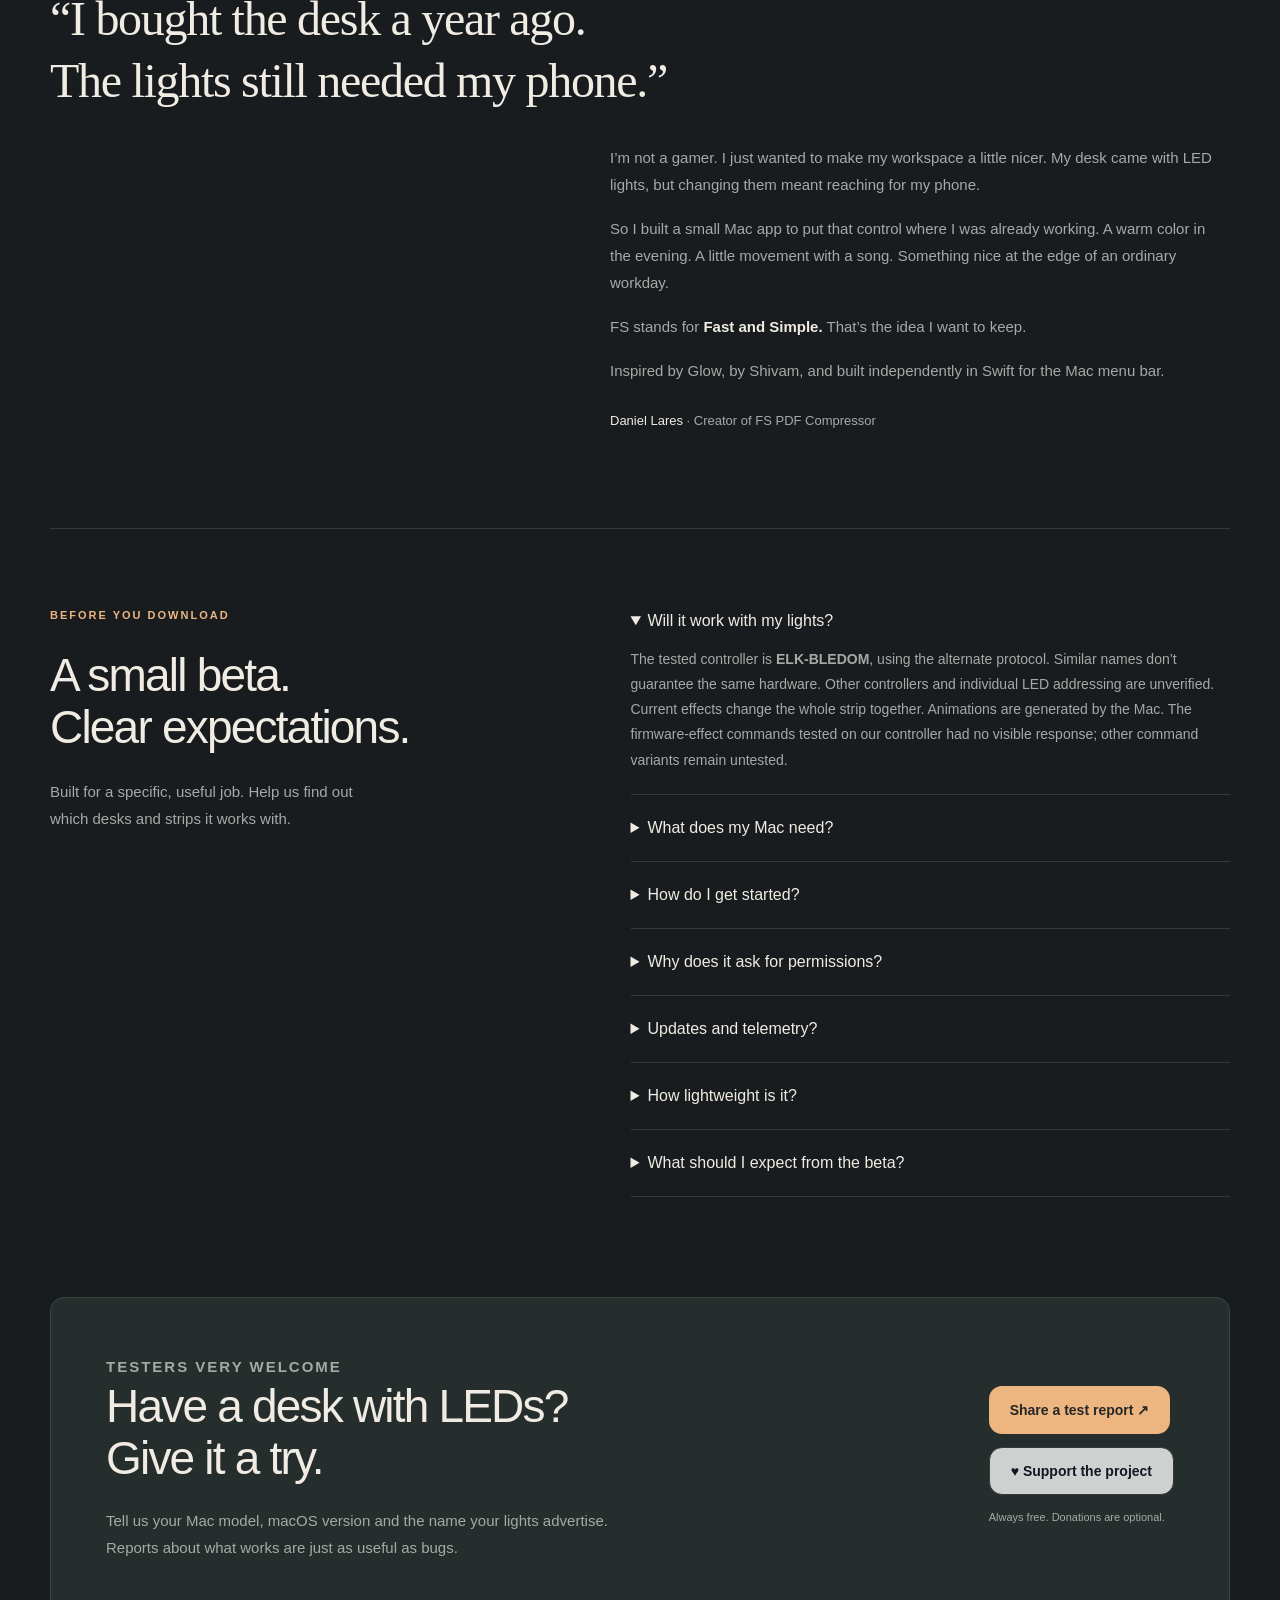
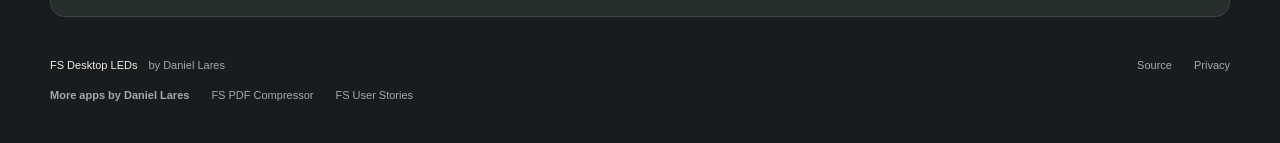
==== commit 5631a10c: "Use illuminated desk artwork for the app and website icon" ====
--- a/docs/index.html
+++ b/docs/index.html
@@ -27,7 +27,7 @@
       property="og:image"
       content="https://gitlares.github.io/fs-desktop-leds/icon.png"
     />
-    <link rel="icon" href="icon.svg" type="image/svg+xml" />
+    <link rel="icon" href="icon.png" type="image/png" />
     <link rel="stylesheet" href="styles.css" />
     <script src="preview.js" defer></script>
     <script type="application/ld+json">
@@ -54,7 +54,7 @@
     <a class="skip" href="#main">Skip to content</a>
     <header class="site-header wrap">
       <a class="brand" href="./"
-        ><img src="icon.svg" width="34" height="34" alt="" /><span
+        ><img src="icon.png" width="34" height="34" alt="" /><span
           >FS <span class="brand-light">Desktop LEDs</span></span
         ></a
       >
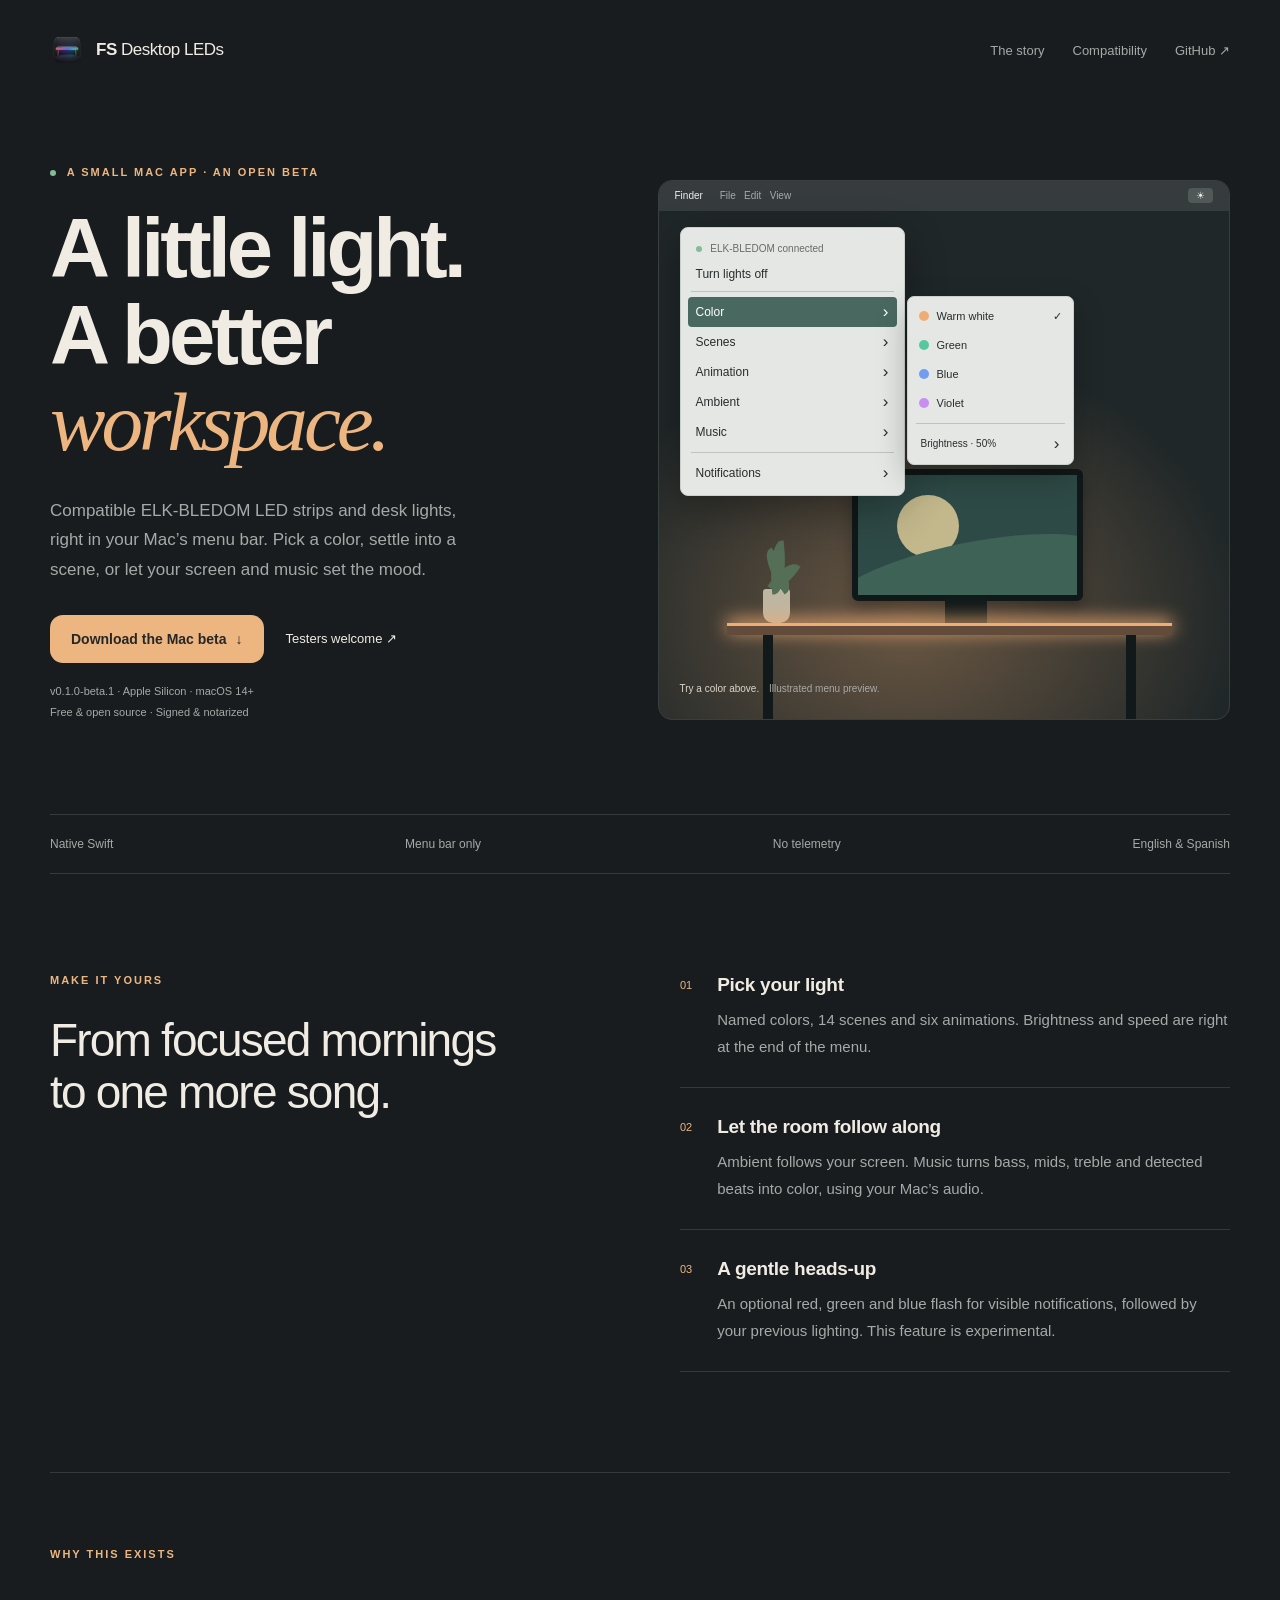
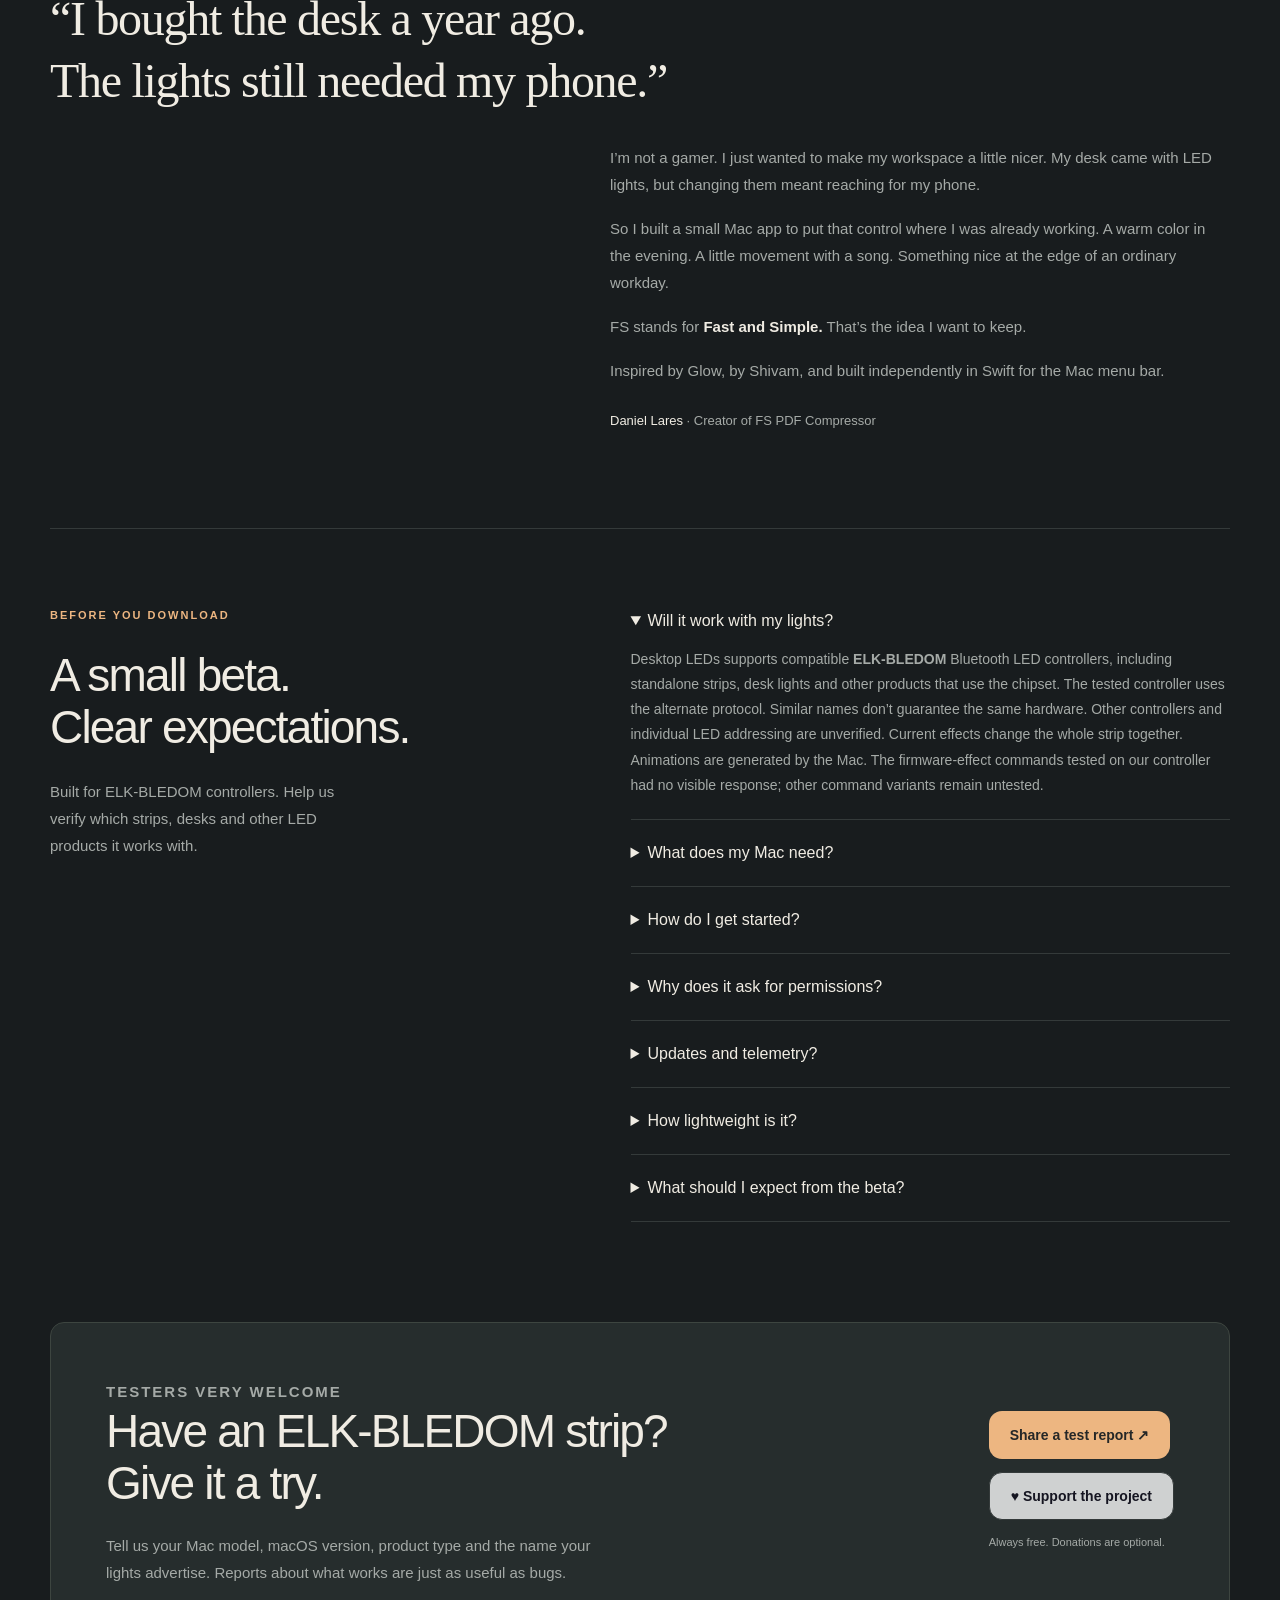
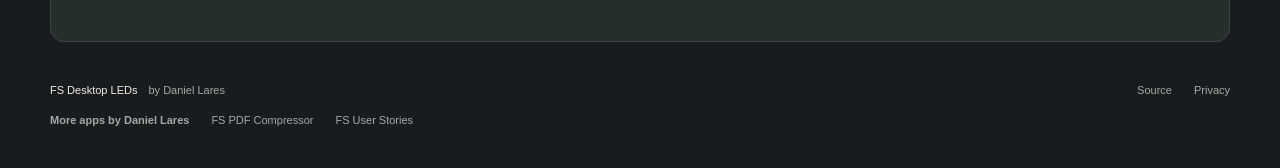
==== commit 10dba3d6: "Describe ELK-BLEDOM strip compatibility" ====
--- a/docs/index.html
+++ b/docs/index.html
@@ -6,7 +6,7 @@
     <title>FS Desktop LEDs — A little light for your workspace</title>
     <meta
       name="description"
-      content="Control ELK-BLEDOM desk lights from your Mac’s menu bar. Colors, scenes, screen sync and music. Free, open source, and looking for beta testers."
+      content="Control compatible ELK-BLEDOM Bluetooth LED strips and desk lights from your Mac’s menu bar. Colors, scenes, screen sync and music. Free, open source, and looking for beta testers."
     />
     <meta name="theme-color" content="#181c1e" />
     <link rel="canonical" href="https://gitlares.github.io/fs-desktop-leds/" />
@@ -16,7 +16,7 @@
     />
     <meta
       property="og:description"
-      content="Your desk lights, finally on your Mac. A small, free menu bar app. Beta testers welcome."
+      content="Compatible ELK-BLEDOM LED strips and desk lights, finally on your Mac. A small, free menu bar app. Beta testers welcome."
     />
     <meta property="og:type" content="website" />
     <meta
@@ -71,8 +71,9 @@
           </p>
           <h1>A little light.<br />A better<br /><em>workspace.</em></h1>
           <p class="lede">
-            The LEDs in your desk, right in your Mac’s menu bar. Pick a color,
-            settle into a scene, or let your screen and music set the mood.
+            Compatible ELK-BLEDOM LED strips and desk lights, right in your Mac’s
+            menu bar. Pick a color, settle into a scene, or let your screen and
+            music set the mood.
           </p>
           <div class="hero-actions">
             <a
@@ -223,18 +224,21 @@
           <p class="eyebrow">Before you download</p>
           <h2>A small beta.<br />Clear expectations.</h2>
           <p class="aside-copy">
-            Built for a specific, useful job. Help us find out which desks and
-            strips it works with.
+            Built for ELK-BLEDOM controllers. Help us verify which strips,
+            desks and other LED products it works with.
           </p>
         </div>
         <div class="faq">
           <details open>
             <summary>Will it work with my lights?</summary>
             <p>
-              The tested controller is <strong>ELK-BLEDOM</strong>, using the
-              alternate protocol. Similar names don’t guarantee the same
-              hardware. Other controllers and individual LED addressing are
-              unverified. Current effects change the whole strip together.
+              Desktop LEDs supports compatible <strong>ELK-BLEDOM</strong>
+              Bluetooth LED controllers, including standalone strips, desk
+              lights and other products that use the chipset. The tested
+              controller uses the alternate protocol. Similar names don’t
+              guarantee the same hardware. Other controllers and individual
+              LED addressing are unverified. Current effects change the whole
+              strip together.
               Animations are generated by the Mac. The firmware-effect commands
               tested on our controller had no visible response; other command
               variants remain untested.
@@ -313,10 +317,11 @@
       <section id="testers" class="testers wrap">
         <div>
           <p class="eyebrow">Testers very welcome</p>
-          <h2>Have a desk with LEDs?<br />Give it a try.</h2>
-          <p>
-            Tell us your Mac model, macOS version and the name your lights
-            advertise. Reports about what works are just as useful as bugs.
+          <h2>Have an ELK-BLEDOM strip?<br />Give it a try.</h2>
+          <p>
+            Tell us your Mac model, macOS version, product type and the name
+            your lights advertise. Reports about what works are just as useful
+            as bugs.
           </p>
         </div>
         <div class="tester-actions">
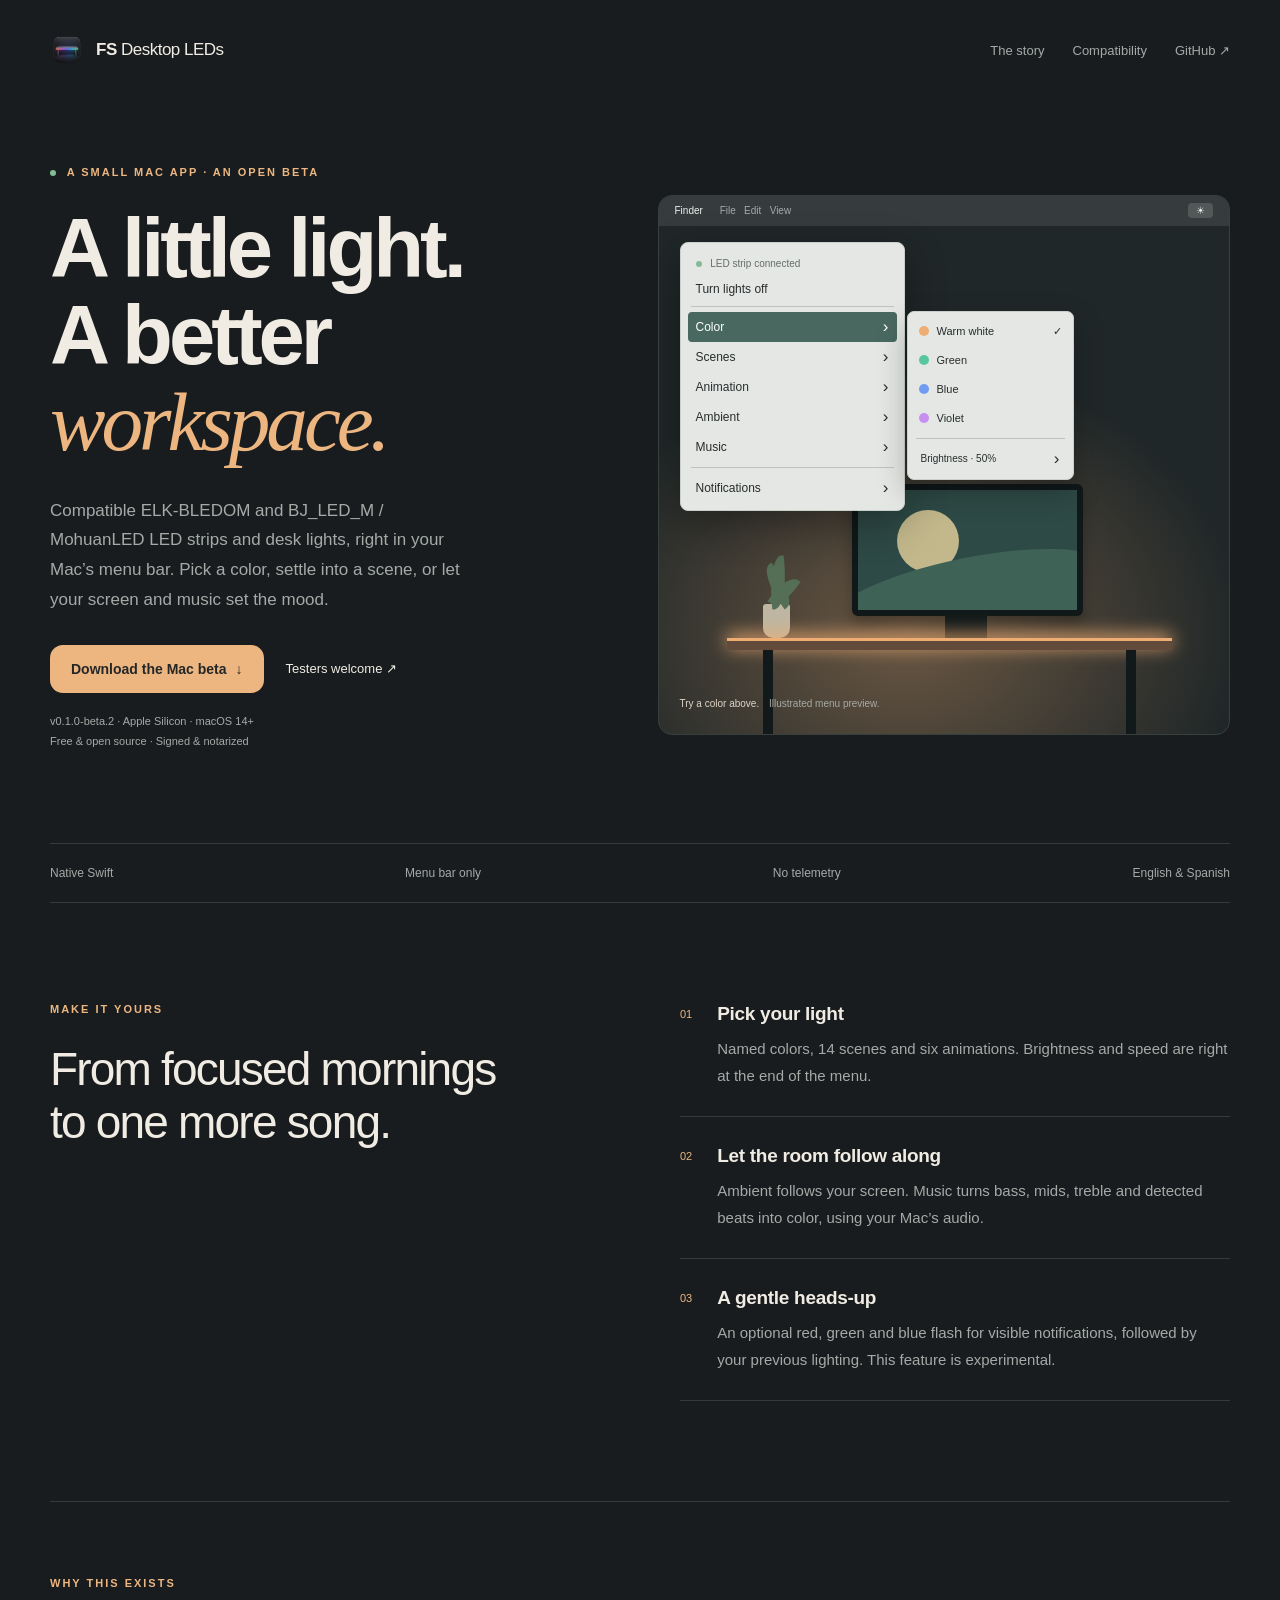
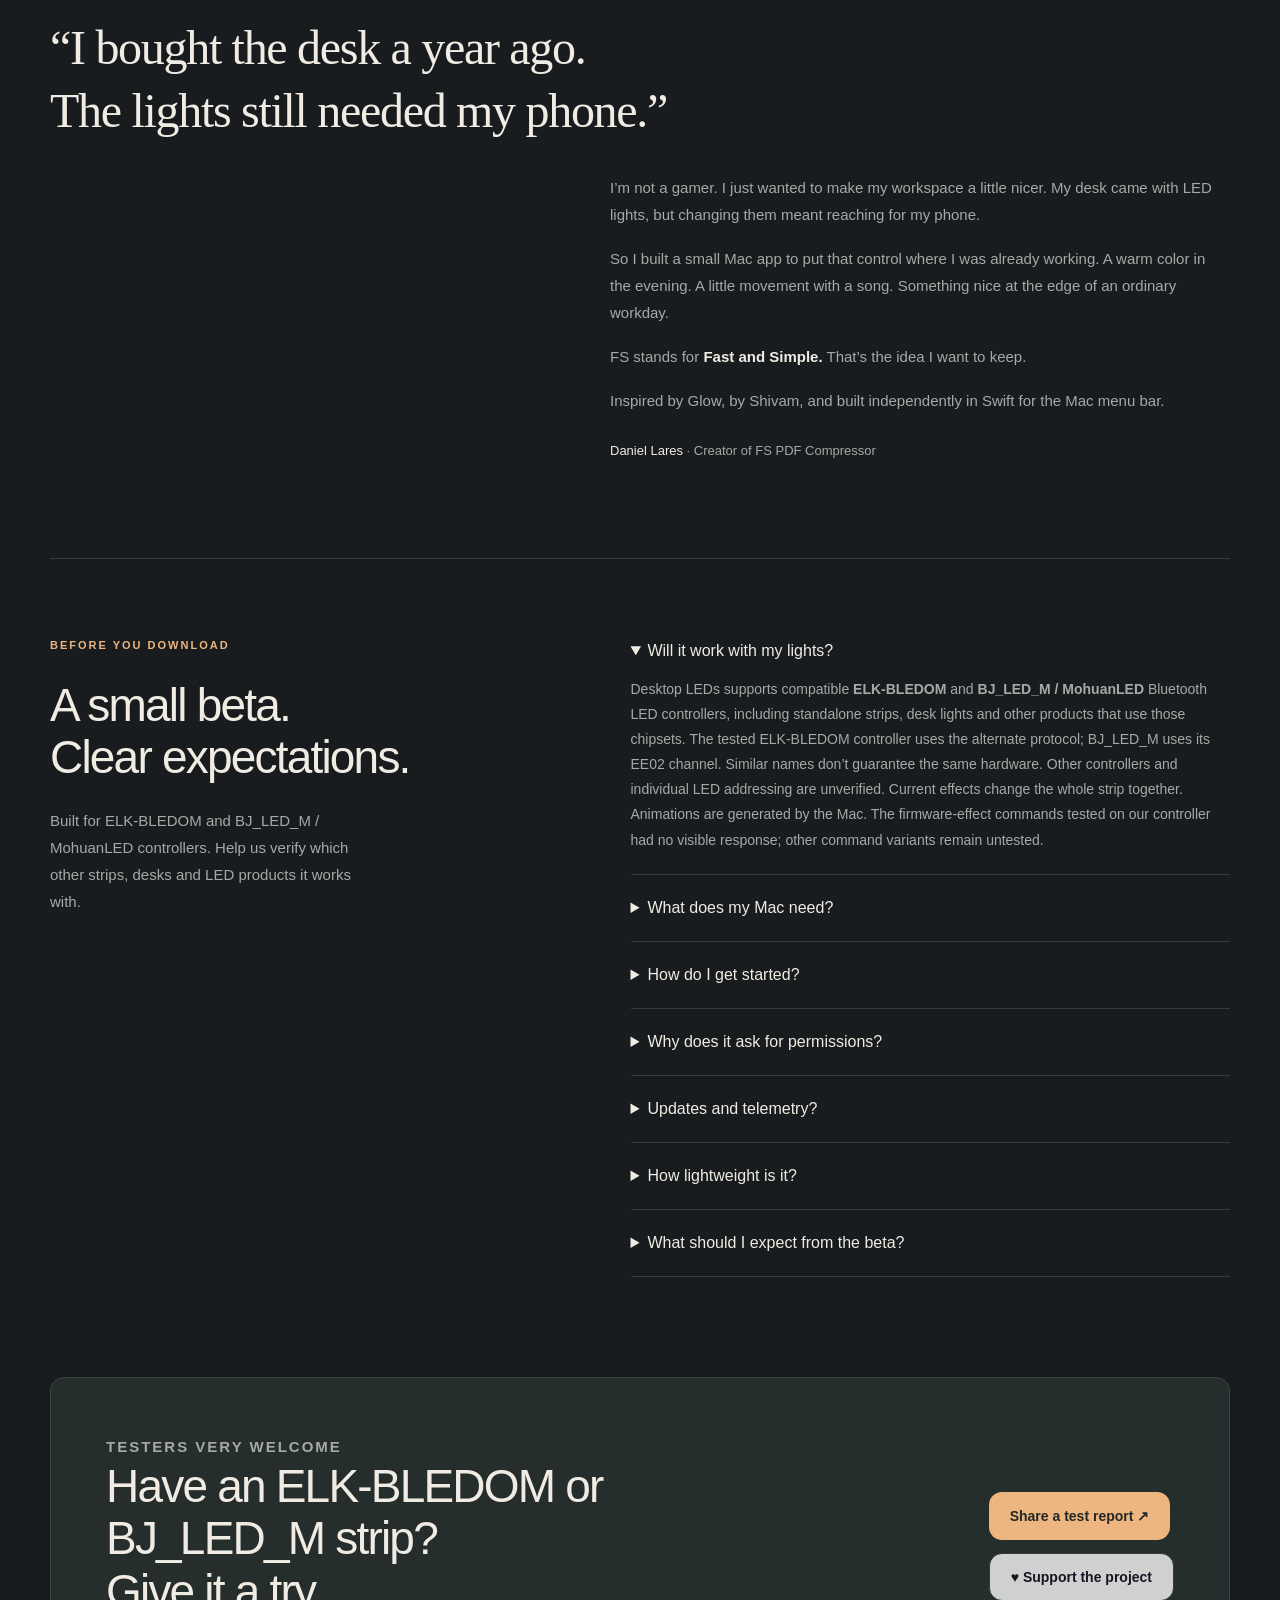
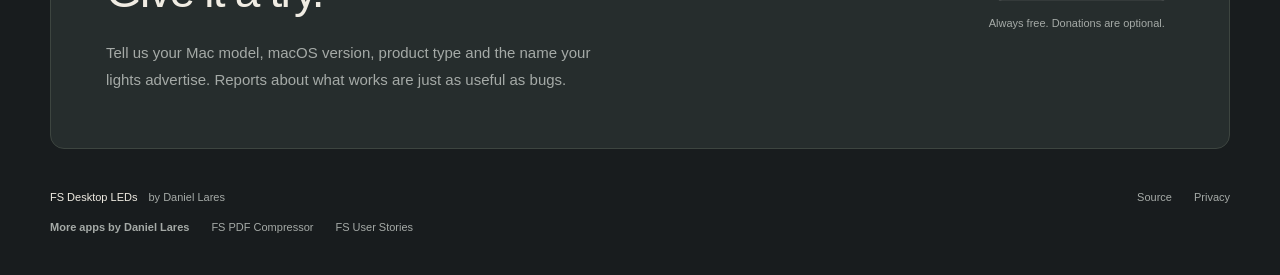
==== commit 07cce0cb: "Announce BJ LED M support in public beta" ====
--- a/docs/index.html
+++ b/docs/index.html
@@ -6,7 +6,7 @@
     <title>FS Desktop LEDs — A little light for your workspace</title>
     <meta
       name="description"
-      content="Control compatible ELK-BLEDOM Bluetooth LED strips and desk lights from your Mac’s menu bar. Colors, scenes, screen sync and music. Free, open source, and looking for beta testers."
+      content="Control compatible ELK-BLEDOM and BJ_LED_M MohuanLED Bluetooth LED strips and desk lights from your Mac’s menu bar. Colors, scenes, screen sync and music. Free and open source."
     />
     <meta name="theme-color" content="#181c1e" />
     <link rel="canonical" href="https://gitlares.github.io/fs-desktop-leds/" />
@@ -16,7 +16,7 @@
     />
     <meta
       property="og:description"
-      content="Compatible ELK-BLEDOM LED strips and desk lights, finally on your Mac. A small, free menu bar app. Beta testers welcome."
+      content="Compatible ELK-BLEDOM and BJ_LED_M MohuanLED LED strips and desk lights, finally on your Mac. A small, free menu bar app."
     />
     <meta property="og:type" content="website" />
     <meta
@@ -37,9 +37,9 @@
         "name": "FS Desktop LEDs",
         "operatingSystem": "macOS 14 or later, Apple Silicon",
         "applicationCategory": "UtilitiesApplication",
-        "softwareVersion": "0.1.0-beta.1",
+        "softwareVersion": "0.1.0-beta.2",
         "url": "https://gitlares.github.io/fs-desktop-leds/",
-        "downloadUrl": "https://github.com/gitlares/fs-desktop-leds/releases/tag/v0.1.0-beta.1",
+        "downloadUrl": "https://github.com/gitlares/fs-desktop-leds/releases/tag/v0.1.0-beta.2",
         "license": "https://github.com/gitlares/fs-desktop-leds/blob/main/LICENSE",
         "author": {
           "@type": "Person",
@@ -71,19 +71,19 @@
           </p>
           <h1>A little light.<br />A better<br /><em>workspace.</em></h1>
           <p class="lede">
-            Compatible ELK-BLEDOM LED strips and desk lights, right in your Mac’s
-            menu bar. Pick a color, settle into a scene, or let your screen and
-            music set the mood.
+            Compatible ELK-BLEDOM and BJ_LED_M / MohuanLED LED strips and desk
+            lights, right in your Mac’s menu bar. Pick a color, settle into a
+            scene, or let your screen and music set the mood.
           </p>
           <div class="hero-actions">
             <a
               class="button primary"
-              href="https://github.com/gitlares/fs-desktop-leds/releases/download/v0.1.0-beta.1/FS-Desktop-LEDs-0.1.0-beta.1-arm64.dmg"
+              href="https://github.com/gitlares/fs-desktop-leds/releases/download/v0.1.0-beta.2/FS-Desktop-LEDs-0.1.0-beta.2-arm64.dmg"
               >Download the Mac beta <span aria-hidden="true">↓</span></a
             ><a class="text-link" href="#testers">Testers welcome ↗</a>
           </div>
           <p class="release-meta">
-            v0.1.0-beta.1 · Apple Silicon · macOS 14+<br />Free & open source ·
+            v0.1.0-beta.2 · Apple Silicon · macOS 14+<br />Free & open source ·
             Signed & notarized
           </p>
         </div>
@@ -99,7 +99,7 @@
           </div>
           <div class="preview-menu" aria-label="Interactive color preview">
             <div class="menu-status">
-              <span class="status-dot"></span> ELK-BLEDOM connected
+              <span class="status-dot"></span> LED strip connected
             </div>
             <div class="menu-line">Turn lights off</div>
             <div class="menu-divider"></div>
@@ -224,21 +224,22 @@
           <p class="eyebrow">Before you download</p>
           <h2>A small beta.<br />Clear expectations.</h2>
           <p class="aside-copy">
-            Built for ELK-BLEDOM controllers. Help us verify which strips,
-            desks and other LED products it works with.
+            Built for ELK-BLEDOM and BJ_LED_M / MohuanLED controllers. Help us
+            verify which other strips, desks and LED products it works with.
           </p>
         </div>
         <div class="faq">
           <details open>
             <summary>Will it work with my lights?</summary>
             <p>
-              Desktop LEDs supports compatible <strong>ELK-BLEDOM</strong>
-              Bluetooth LED controllers, including standalone strips, desk
-              lights and other products that use the chipset. The tested
-              controller uses the alternate protocol. Similar names don’t
-              guarantee the same hardware. Other controllers and individual
-              LED addressing are unverified. Current effects change the whole
-              strip together.
+              Desktop LEDs supports compatible <strong>ELK-BLEDOM</strong> and
+              <strong>BJ_LED_M / MohuanLED</strong> Bluetooth LED controllers,
+              including standalone strips, desk lights and other products that
+              use those chipsets. The tested ELK-BLEDOM controller uses the
+              alternate protocol; BJ_LED_M uses its EE02 channel. Similar names
+              don’t guarantee the same hardware. Other controllers and
+              individual LED addressing are unverified. Current effects change
+              the whole strip together.
               Animations are generated by the Mac. The firmware-effect commands
               tested on our controller had no visible response; other command
               variants remain untested.
@@ -307,7 +308,7 @@
             </p>
             <p>
               <a
-                href="https://github.com/gitlares/fs-desktop-leds/releases/tag/v0.1.0-beta.1"
+                href="https://github.com/gitlares/fs-desktop-leds/releases/tag/v0.1.0-beta.2"
                 >Read the beta release notes ↗</a
               >
             </p>
@@ -317,7 +318,7 @@
       <section id="testers" class="testers wrap">
         <div>
           <p class="eyebrow">Testers very welcome</p>
-          <h2>Have an ELK-BLEDOM strip?<br />Give it a try.</h2>
+          <h2>Have an ELK-BLEDOM or BJ_LED_M strip?<br />Give it a try.</h2>
           <p>
             Tell us your Mac model, macOS version, product type and the name
             your lights advertise. Reports about what works are just as useful
